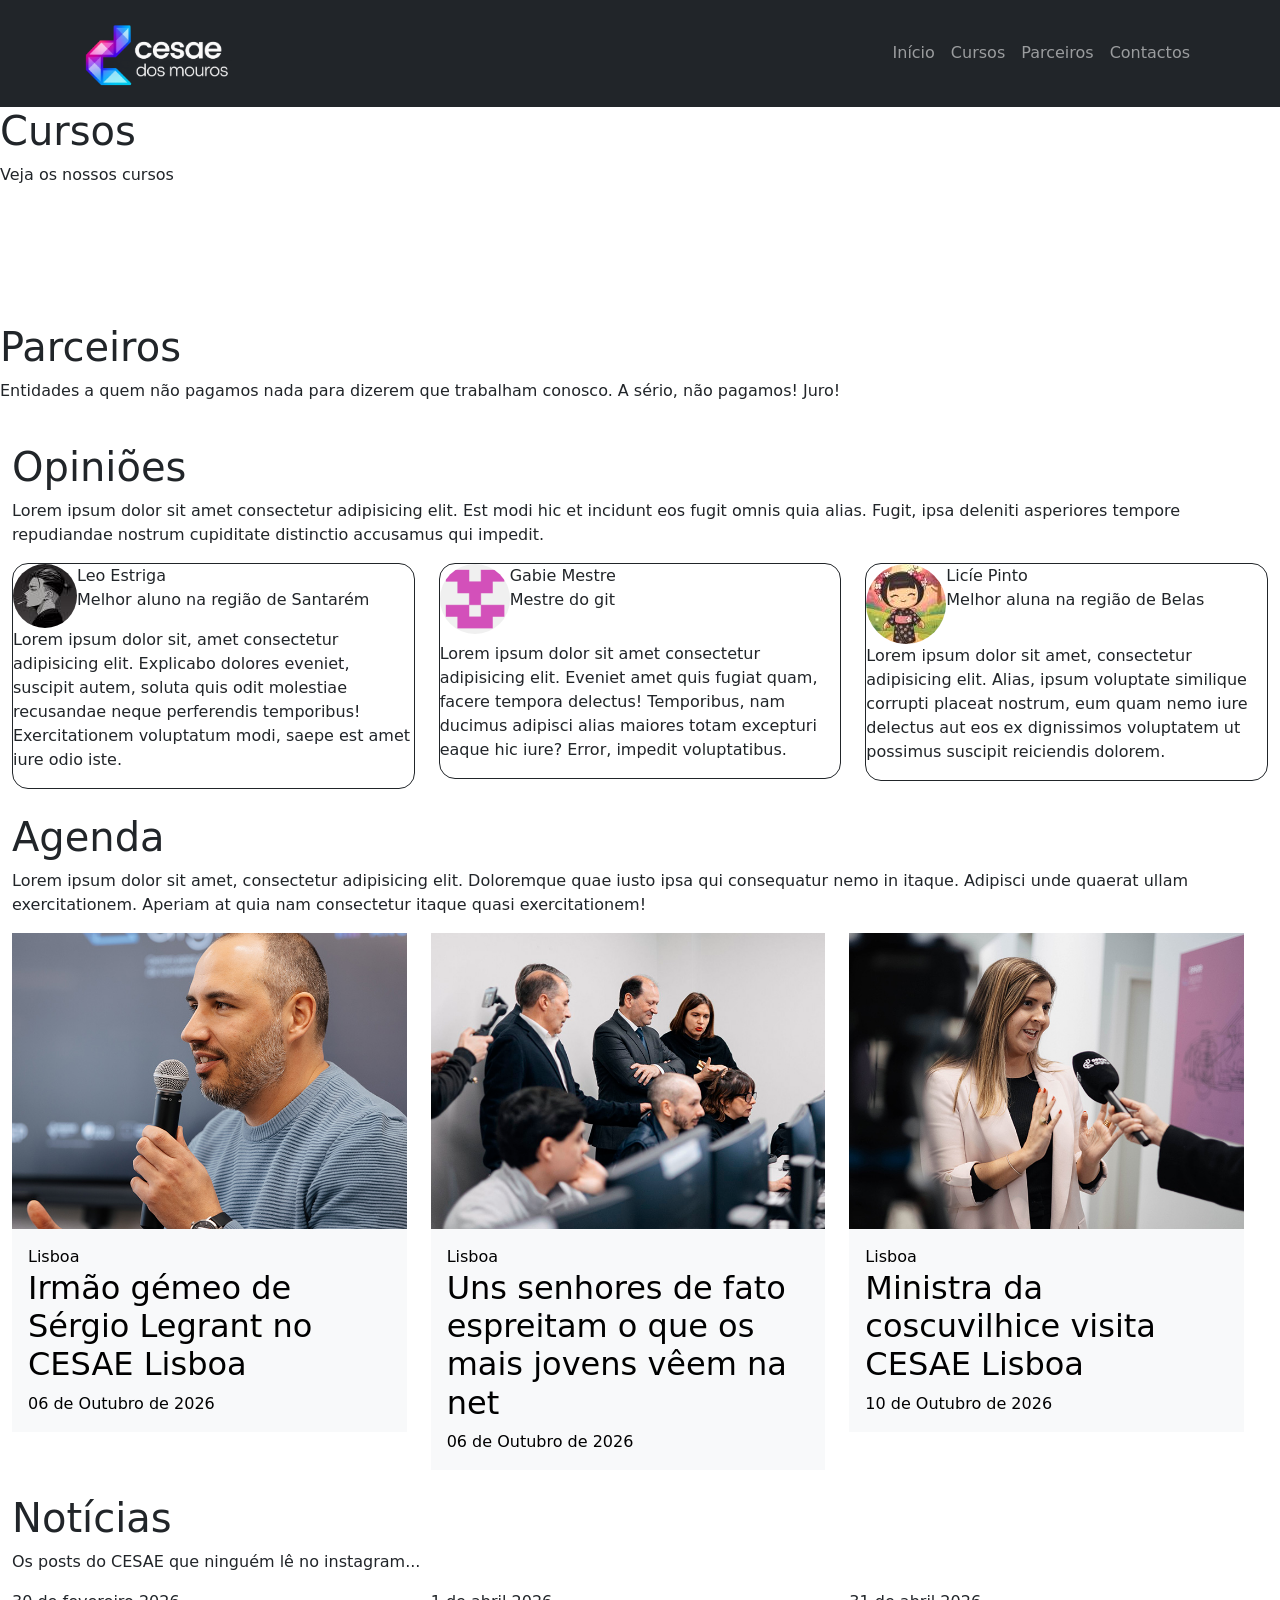
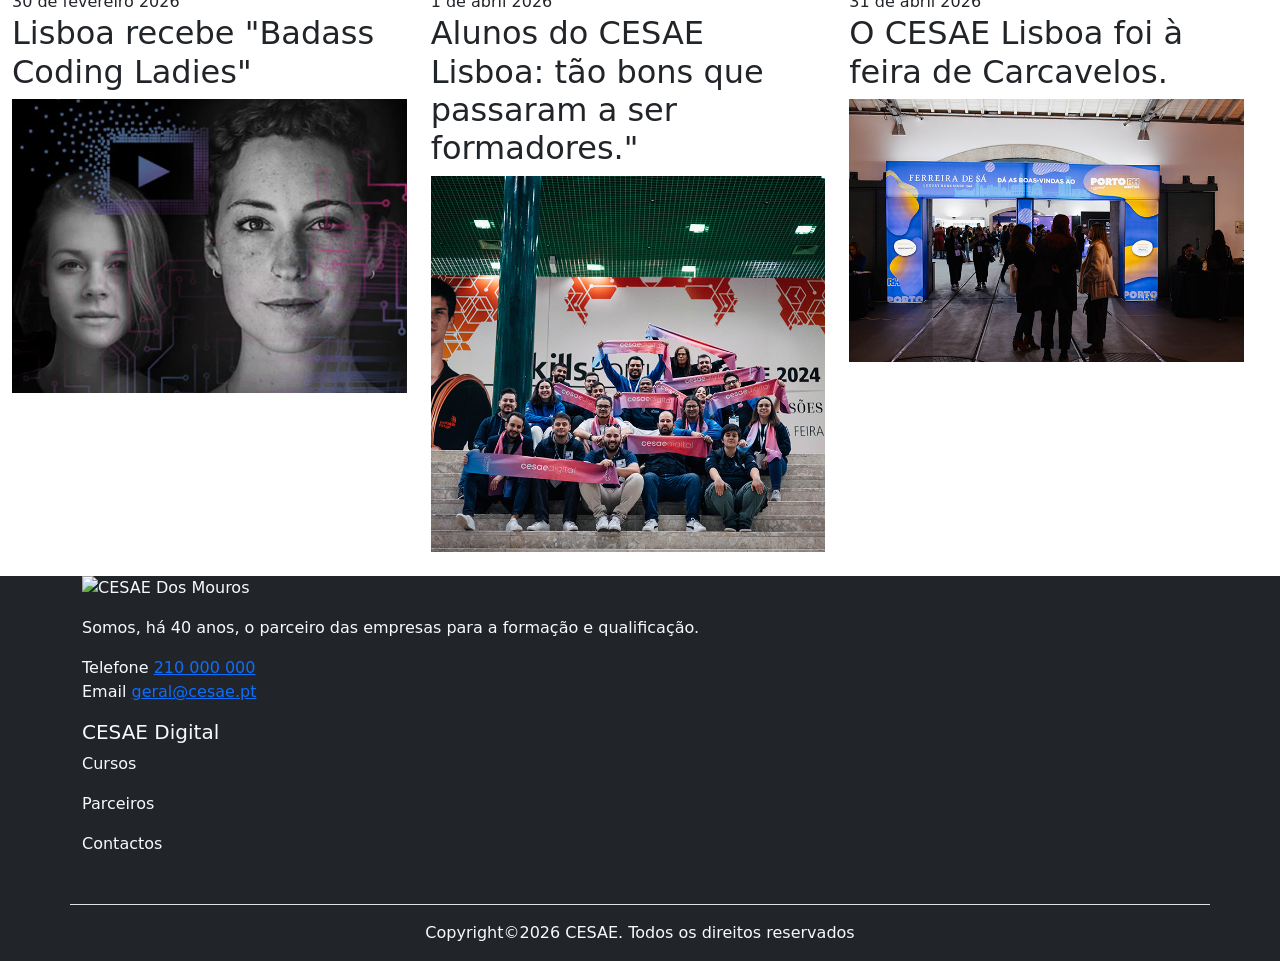
==== index.html @ 33c57e98 "navbar and footer with a tiny JS to load on all pages. Index page in progress. Missing sections: 'Cu" ====
<!DOCTYPE html>
<html lang="en">

<head>
    <meta charset="UTF-8">
    <meta name="viewport" content="width=device-width, initial-scale=1.0">
    <title>CesaeDosMouros</title>
    <link href="https://cdn.jsdelivr.net/npm/bootstrap@5.3.8/dist/css/bootstrap.min.css" rel="stylesheet"
        integrity="sha384-sRIl4kxILFvY47J16cr9ZwB07vP4J8+LH7qKQnuqkuIAvNWLzeN8tE5YBujZqJLB" crossorigin="anonymous">
</head>

<body>
<div id="navbar"></div>

    <!-- Curoso -->
    <section>
        <h1>Cursos</h1>
        <p>Veja os nossos cursos</p>
        <div>
            <article>
                <a href="">
                    <figure>
                        <img src="" alt="">
                    </figure>
                    <div>
                        <span></span>
                        <h1></h1>
                        <span></span>
                        <div></div>
                    </div>
                </a>
            </article>
            <article>
                <a href="">
                    <figure>
                        <img src="" alt="">
                    </figure>
                    <div>
                        <span></span>
                        <h1></h1>
                        <span></span>
                        <div></div>
                    </div>
                </a>
            </article>
            <article>
                <a href="">
                    <figure>
                        <img src="" alt="">
                    </figure>
                    <div>
                        <span></span>
                        <h1></h1>
                        <span></span>
                        <div></div>
                    </div>
                </a>
            </article>
        </div>
    </section>
    <!-- Parceiros -->
    <section>
        <h1>Parceiros</h1>
        <p>Entidades a quem não pagamos nada para dizerem que trabalham conosco. A sério, não pagamos! Juro!</p>
        <div>
            <a href="">
                <img src="" alt="">
            </a>
        </div>
    </section>
    <!-- Opinioes -->
    <section class="container-fluid">
        <div class="container-x1 row">
            <h1>Opiniões</h1>
            <p>Lorem ipsum dolor sit amet consectetur adipisicing elit. Est modi hic et incidunt eos fugit omnis quia
                alias.
                Fugit, ipsa deleniti asperiores tempore repudiandae nostrum cupiditate distinctio accusamus qui impedit.
            </p>
        </div>
        <div class="container-x1 row">
            <article class="col-sm-6 col-lg-4 mb-4 masonry-item">
                <div class="border border-dark rounded-4">
                    <!-- <div class="row"> -->
                    <div class="d-flex">
                        <figure class="p-0 m-0">
                            <img class="rounded-circle" src="images/users/266869715.jpg" alt="userPhoto">
                        </figure>
                        <div class="d-flex flex-nowrap align-items-start overflow-hidden flex-column">
                            <span class="name text-truncate">Leo Estriga</span>
                            <span class="title text-truncate">Melhor aluno na região de Santarém</span>
                        </div>
                    </div>
                    <div class="row">
                        <p>Lorem ipsum dolor sit, amet consectetur adipisicing elit. Explicabo dolores eveniet, suscipit
                            autem, soluta quis odit molestiae recusandae neque perferendis temporibus! Exercitationem
                            voluptatum modi, saepe est amet iure odio iste.</p>
                    </div>
                    <!-- </div> -->
                </div>
            </article>
            <article class="col-sm-6 col-lg-4 mb-4 masonry-item">
                <div class="border border-dark rounded-4">
                    <!-- <div class="row"> -->
                    <div class="d-flex">
                        <figure class="p-0 m-0">
                            <img class="rounded-circle figure-img img-fluid" src="images/users/277569712.png"
                                alt="userPhoto" style="width: 70px;">
                        </figure>
                        <div class="d-flex flex-nowrap align-items-start overflow-hidden flex-column">
                            <span class="name text-truncate">Gabie Mestre</span>
                            <span class="title text-truncate">Mestre do git</span>
                        </div>
                    </div>
                    <div class="row">
                        <p>Lorem ipsum dolor sit amet consectetur adipisicing elit. Eveniet amet quis fugiat quam,
                            facere tempora delectus! Temporibus, nam ducimus adipisci alias maiores totam excepturi
                            eaque hic iure? Error, impedit voluptatibus.</p>
                    </div>
                    <!-- </div> -->
                </div>
            </article>
            <article class="col-sm-6 col-lg-4 mb-4 masonry-item">
                <div class="border border-dark rounded-4">
                    <!-- <div class="row"> -->
                    <div class="d-flex">
                        <figure class="p-0 m-0">
                            <img class="rounded-circle" src="images/users/336472445.jpg" alt="userPhoto">
                        </figure>
                        <div class="d-flex flex-nowrap align-items-start overflow-hidden flex-column">
                            <span class="name text-truncate">Licíe Pinto</span>
                            <span class="title text-truncate">Melhor aluna na região de Belas</span>
                        </div>
                    </div>
                    <div class="row">
                        <p>Lorem ipsum dolor sit amet, consectetur adipisicing elit. Alias, ipsum voluptate similique
                            corrupti placeat nostrum, eum quam nemo iure delectus aut eos ex dignissimos voluptatem ut
                            possimus suscipit reiciendis dolorem.</p>
                    </div>
                    <!-- </div> -->
                </div>
            </article>
        </div>
    </section>
    <!-- Agenda -->
    <section class="container-fluid">
        <div class="container-x1 row">
            <h1>Agenda</h1>
            <p>Lorem ipsum dolor sit amet, consectetur adipisicing elit. Doloremque quae iusto ipsa qui consequatur nemo
                in itaque. Adipisci unde quaerat ullam exercitationem. Aperiam at quia nam consectetur itaque quasi
                exercitationem!</p>
        </div>
        <div class="col-12 p-inner-content w-100 container-x1 row">
            <article class="col-sm-6 col-lg-4 mb-4 masonry-item">
                <figure class="p-0 m-0">
                    <img class="w-100" src="images/agenda/4ca04e9a-fc62-4415-9504-3de3de18a33b.jpg" alt="agendaPhoto">
                </figure>
                <div class="text-holder text-bg-light p-3">
                    <span class="label">Lisboa</span>
                    <h2>Irmão gémeo de Sérgio Legrant no CESAE Lisboa</h2>
                    <span class="date">06 de Outubro de 2026</span>
                </div>
            </article>
            <article class="col-sm-6 col-lg-4 mb-4 masonry-item">
                <figure class="p-0 m-0">
                    <img class="w-100" src="images/agenda/c7055677-ac86-4a3d-b2e1-63dfd9f8dfae.jpg" alt="agendaPhoto">
                </figure>
                <div class="text-holder text-bg-light p-3">
                    <span class="label">Lisboa</span>
                    <h2>Uns senhores de fato espreitam o que os mais jovens vêem na net</h2>
                    <span class="date">06 de Outubro de 2026</span>
                </div>
            </article>
            <article class="col-sm-6 col-lg-4 mb-4 masonry-item">
                <figure class="p-0 m-0">
                    <img class="w-100" src="images/agenda/e2f1b45d-f3ae-4df1-91f6-01b08c3ec93e.jpg" alt="agendaPhoto">
                </figure>
                <div class="text-holder text-bg-light p-3">
                    <span class="label">Lisboa</span>
                    <h2>Ministra da coscuvilhice visita CESAE Lisboa</h2>
                    <span class="date">10 de Outubro de 2026</span>
                </div>
            </article>
        </div>
    </section>
    <!-- Noticias -->
    <section class="container-fluid">
        <div class="container-x1 row">
            <h1>Notícias</h1>
            <p>Os posts do CESAE que ninguém lê no instagram...</p>
        </div>
        <div class="col-12 p-inner-content w-100 container-x1 row">
            <article class="col-sm-6 col-lg-4 mb-4 masonry-item">
                    <span class="date">30 de fevereiro 2026</span>
                    <h2>Lisboa recebe "Badass Coding Ladies"</h2>
                    <figure class="p-0 m-0">
                        <img class="w-100" src="images/noticias/3d8f8016-7438-4cb6-bc03-004c823a4a32.png" alt="newsPhoto">
                    </figure>
            </article>
                        <article class="col-sm-6 col-lg-4 mb-4 masonry-item">
                    <span class="date">1 de abril 2026</span>
                    <h2>Alunos do CESAE Lisboa: tão bons que passaram a ser formadores."</h2>
                    <figure class="p-0 m-0">
                        <img class="w-100" src="images/noticias/03a2e6b1-7782-454d-8f00-06c7747c241b.jpg" alt="newsPhoto">
                    </figure>
            </article>
                        <article class="col-sm-6 col-lg-4 mb-4 masonry-item">
                    <span class="date">31 de abril 2026</span>
                    <h2>O CESAE Lisboa foi à feira de Carcavelos.</h2>
                    <figure class="p-0 m-0">
                        <img class="w-100" src="images/noticias/87073784-e54b-4caf-8dc6-576dc84ae28f.jpg" alt="newsPhoto">
                    </figure>
            </article>
        </div>
    </section>
      <div id="footer"></div>
      <script src="js/include.js"></script>
</body>

</html>
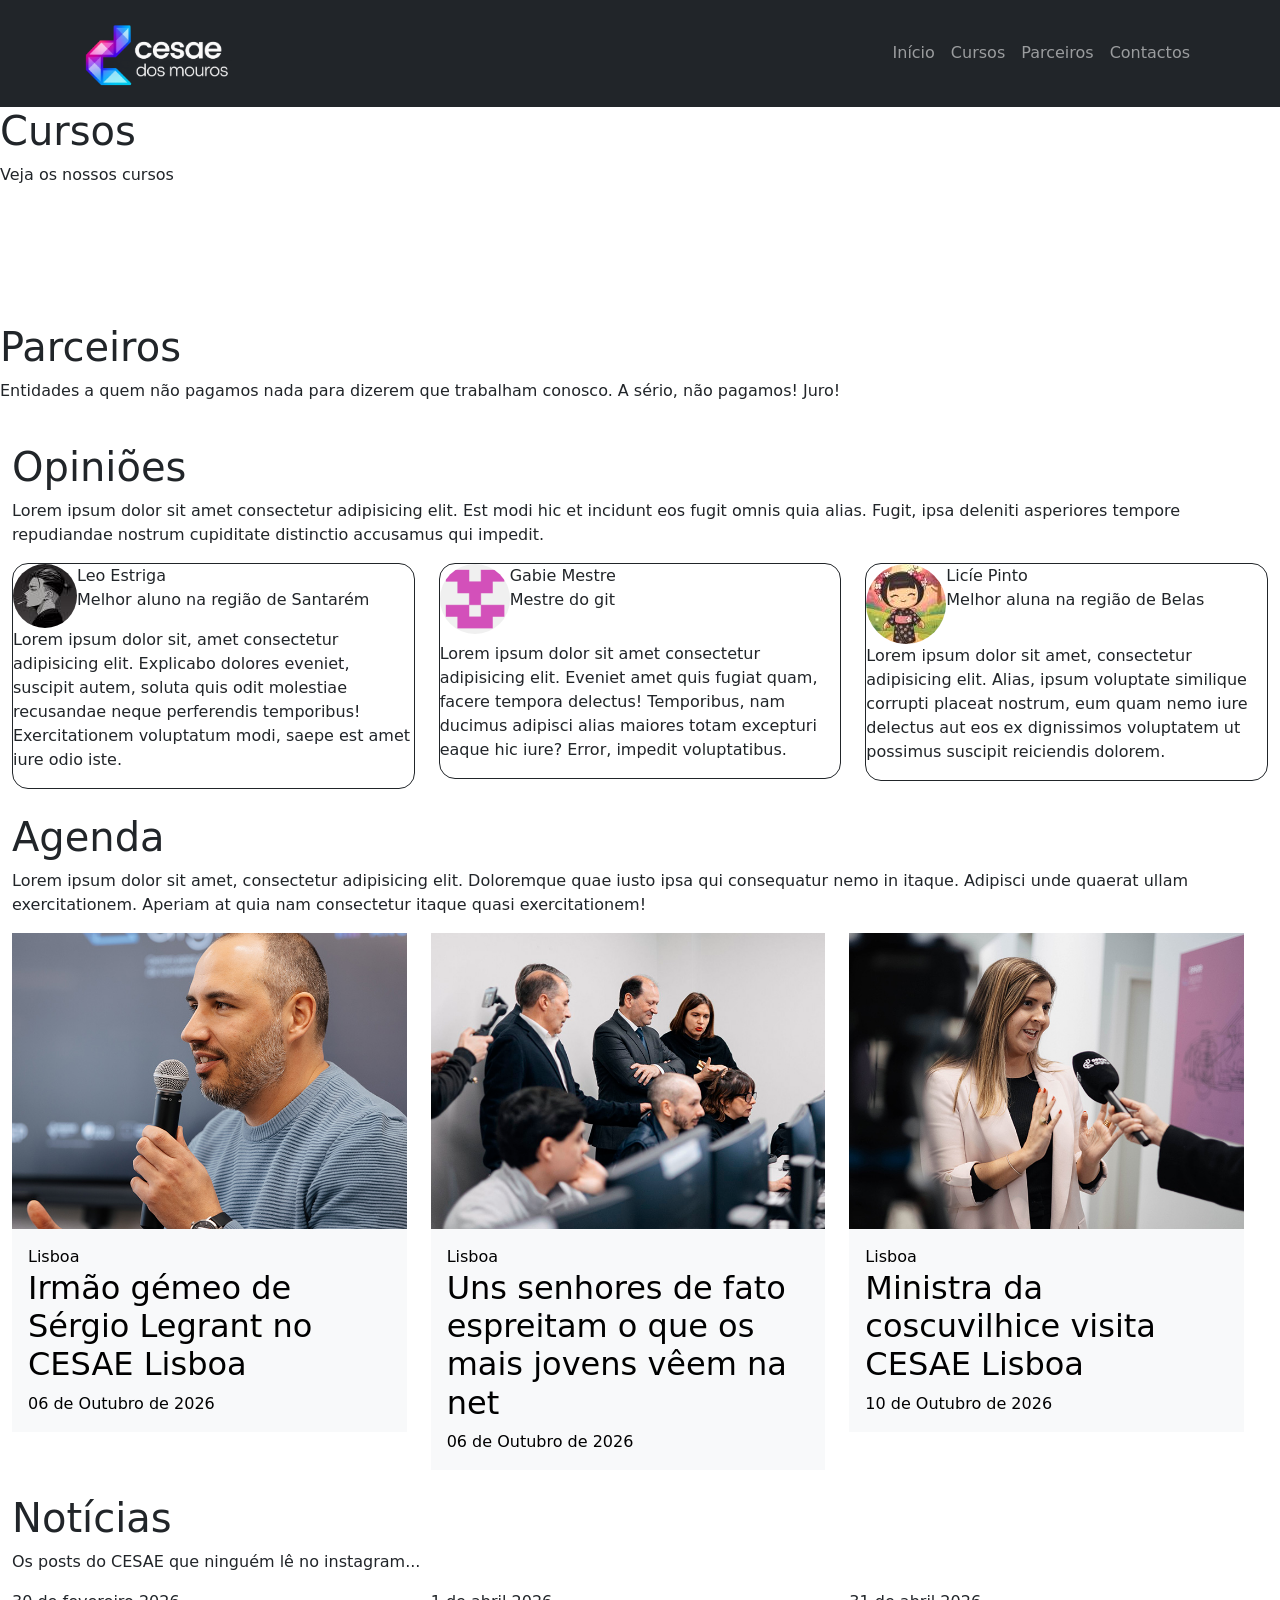
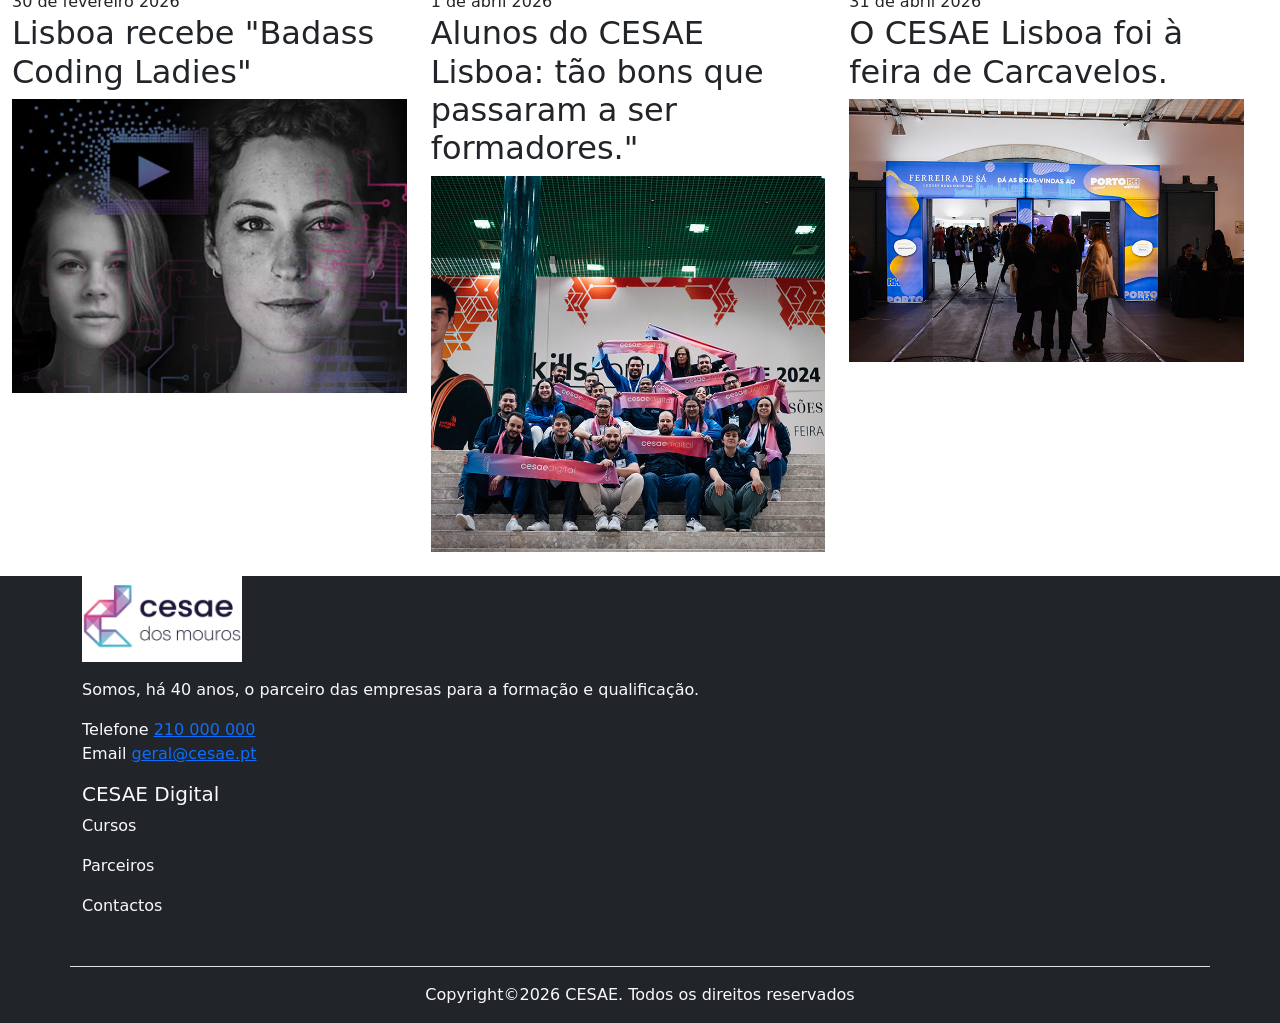
==== commit 6753543c: "link do index ate ao html , e css integrado com navbar e footer" ====
--- a/index.html
+++ b/index.html
@@ -10,7 +10,7 @@
 </head>
 
 <body>
-<div id="navbar"></div>
+    <div id="navbar"></div>
 
     <!-- Curoso -->
     <section>
@@ -63,7 +63,7 @@
         <h1>Parceiros</h1>
         <p>Entidades a quem não pagamos nada para dizerem que trabalham conosco. A sério, não pagamos! Juro!</p>
         <div>
-            <a href="">
+            <a href="pages\parceiros.html">
                 <img src="" alt="">
             </a>
         </div>
@@ -190,30 +190,30 @@
         </div>
         <div class="col-12 p-inner-content w-100 container-x1 row">
             <article class="col-sm-6 col-lg-4 mb-4 masonry-item">
-                    <span class="date">30 de fevereiro 2026</span>
-                    <h2>Lisboa recebe "Badass Coding Ladies"</h2>
-                    <figure class="p-0 m-0">
-                        <img class="w-100" src="images/noticias/3d8f8016-7438-4cb6-bc03-004c823a4a32.png" alt="newsPhoto">
-                    </figure>
-            </article>
-                        <article class="col-sm-6 col-lg-4 mb-4 masonry-item">
-                    <span class="date">1 de abril 2026</span>
-                    <h2>Alunos do CESAE Lisboa: tão bons que passaram a ser formadores."</h2>
-                    <figure class="p-0 m-0">
-                        <img class="w-100" src="images/noticias/03a2e6b1-7782-454d-8f00-06c7747c241b.jpg" alt="newsPhoto">
-                    </figure>
-            </article>
-                        <article class="col-sm-6 col-lg-4 mb-4 masonry-item">
-                    <span class="date">31 de abril 2026</span>
-                    <h2>O CESAE Lisboa foi à feira de Carcavelos.</h2>
-                    <figure class="p-0 m-0">
-                        <img class="w-100" src="images/noticias/87073784-e54b-4caf-8dc6-576dc84ae28f.jpg" alt="newsPhoto">
-                    </figure>
-            </article>
-        </div>
-    </section>
-      <div id="footer"></div>
-      <script src="js/include.js"></script>
+                <span class="date">30 de fevereiro 2026</span>
+                <h2>Lisboa recebe "Badass Coding Ladies"</h2>
+                <figure class="p-0 m-0">
+                    <img class="w-100" src="images/noticias/3d8f8016-7438-4cb6-bc03-004c823a4a32.png" alt="newsPhoto">
+                </figure>
+            </article>
+            <article class="col-sm-6 col-lg-4 mb-4 masonry-item">
+                <span class="date">1 de abril 2026</span>
+                <h2>Alunos do CESAE Lisboa: tão bons que passaram a ser formadores."</h2>
+                <figure class="p-0 m-0">
+                    <img class="w-100" src="images/noticias/03a2e6b1-7782-454d-8f00-06c7747c241b.jpg" alt="newsPhoto">
+                </figure>
+            </article>
+            <article class="col-sm-6 col-lg-4 mb-4 masonry-item">
+                <span class="date">31 de abril 2026</span>
+                <h2>O CESAE Lisboa foi à feira de Carcavelos.</h2>
+                <figure class="p-0 m-0">
+                    <img class="w-100" src="images/noticias/87073784-e54b-4caf-8dc6-576dc84ae28f.jpg" alt="newsPhoto">
+                </figure>
+            </article>
+        </div>
+    </section>
+    <div id="footer"></div>
+    <script src="js/include.js"></script>
 </body>
 
 </html>
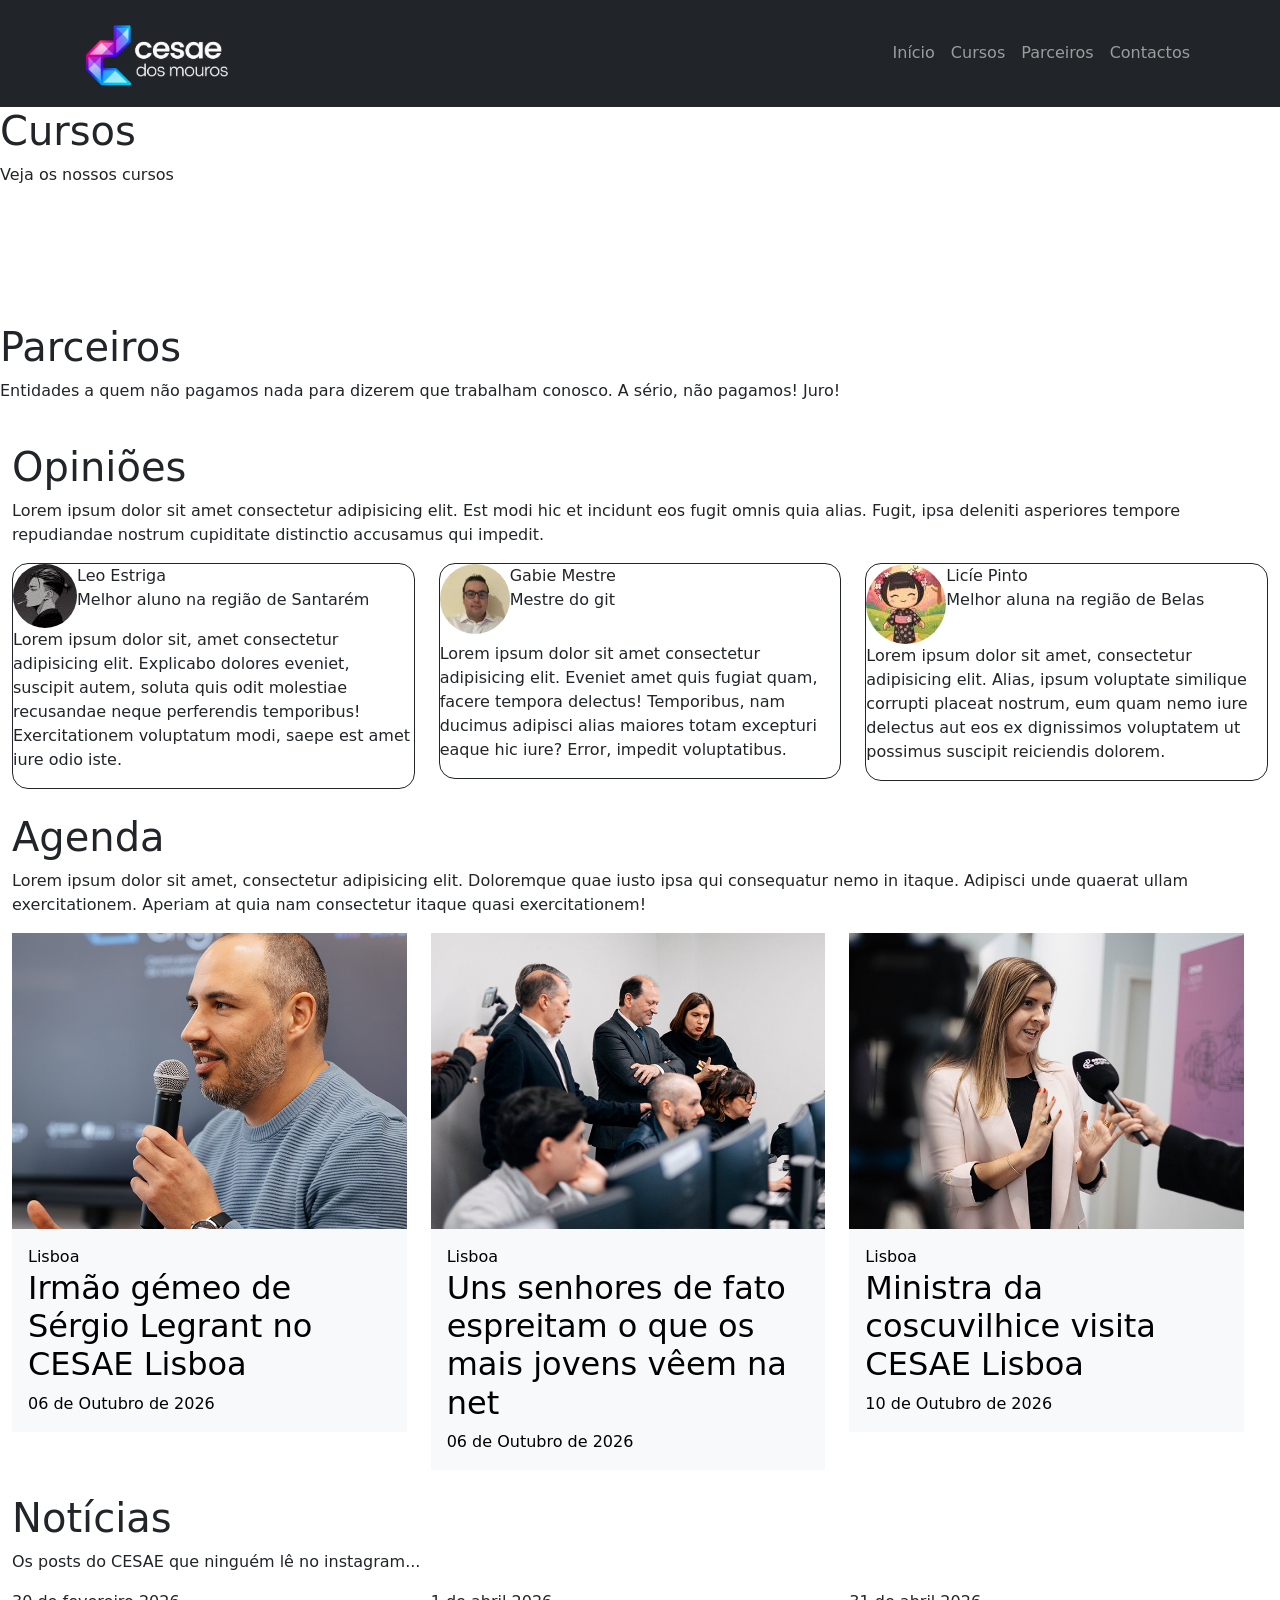
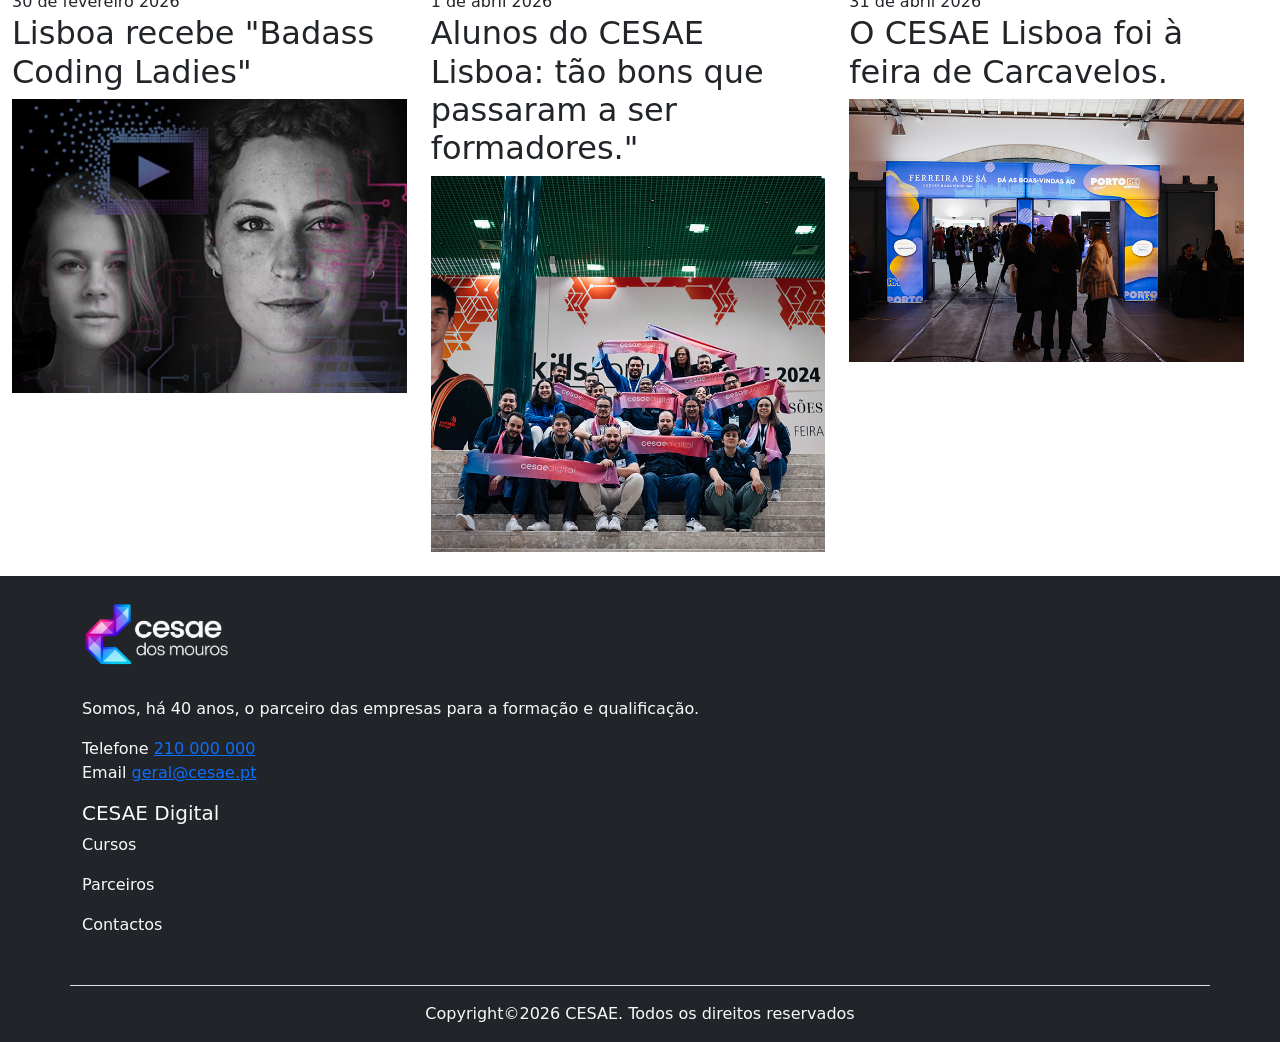
==== commit b848b2f9: "mudanças ao index.html para corrigir a imagem do Gabriel Mestre , mudanças ao footer para ficar unif" ====
--- a/index.html
+++ b/index.html
@@ -103,7 +103,7 @@
                     <!-- <div class="row"> -->
                     <div class="d-flex">
                         <figure class="p-0 m-0">
-                            <img class="rounded-circle figure-img img-fluid" src="images/users/277569712.png"
+                            <img class="rounded-circle figure-img img-fluid" src="images\users\51957583.jpg"
                                 alt="userPhoto" style="width: 70px;">
                         </figure>
                         <div class="d-flex flex-nowrap align-items-start overflow-hidden flex-column">
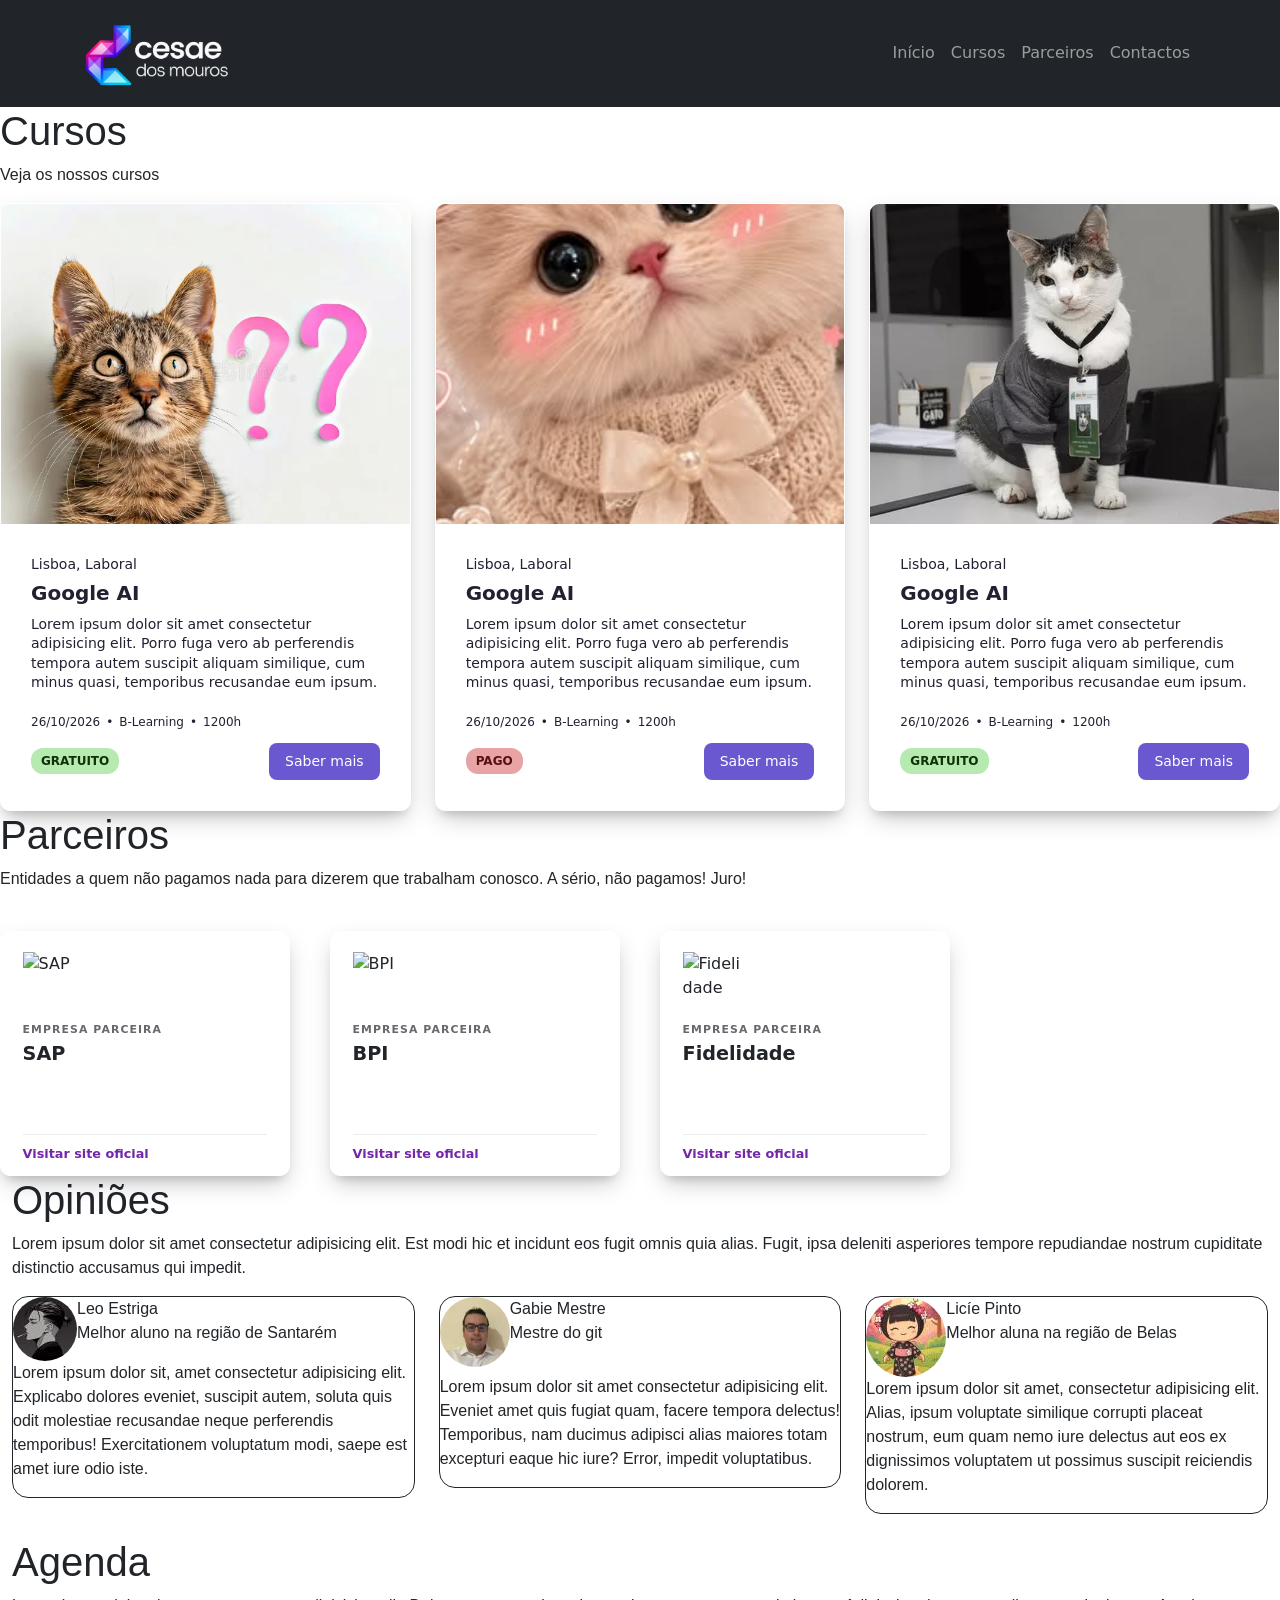
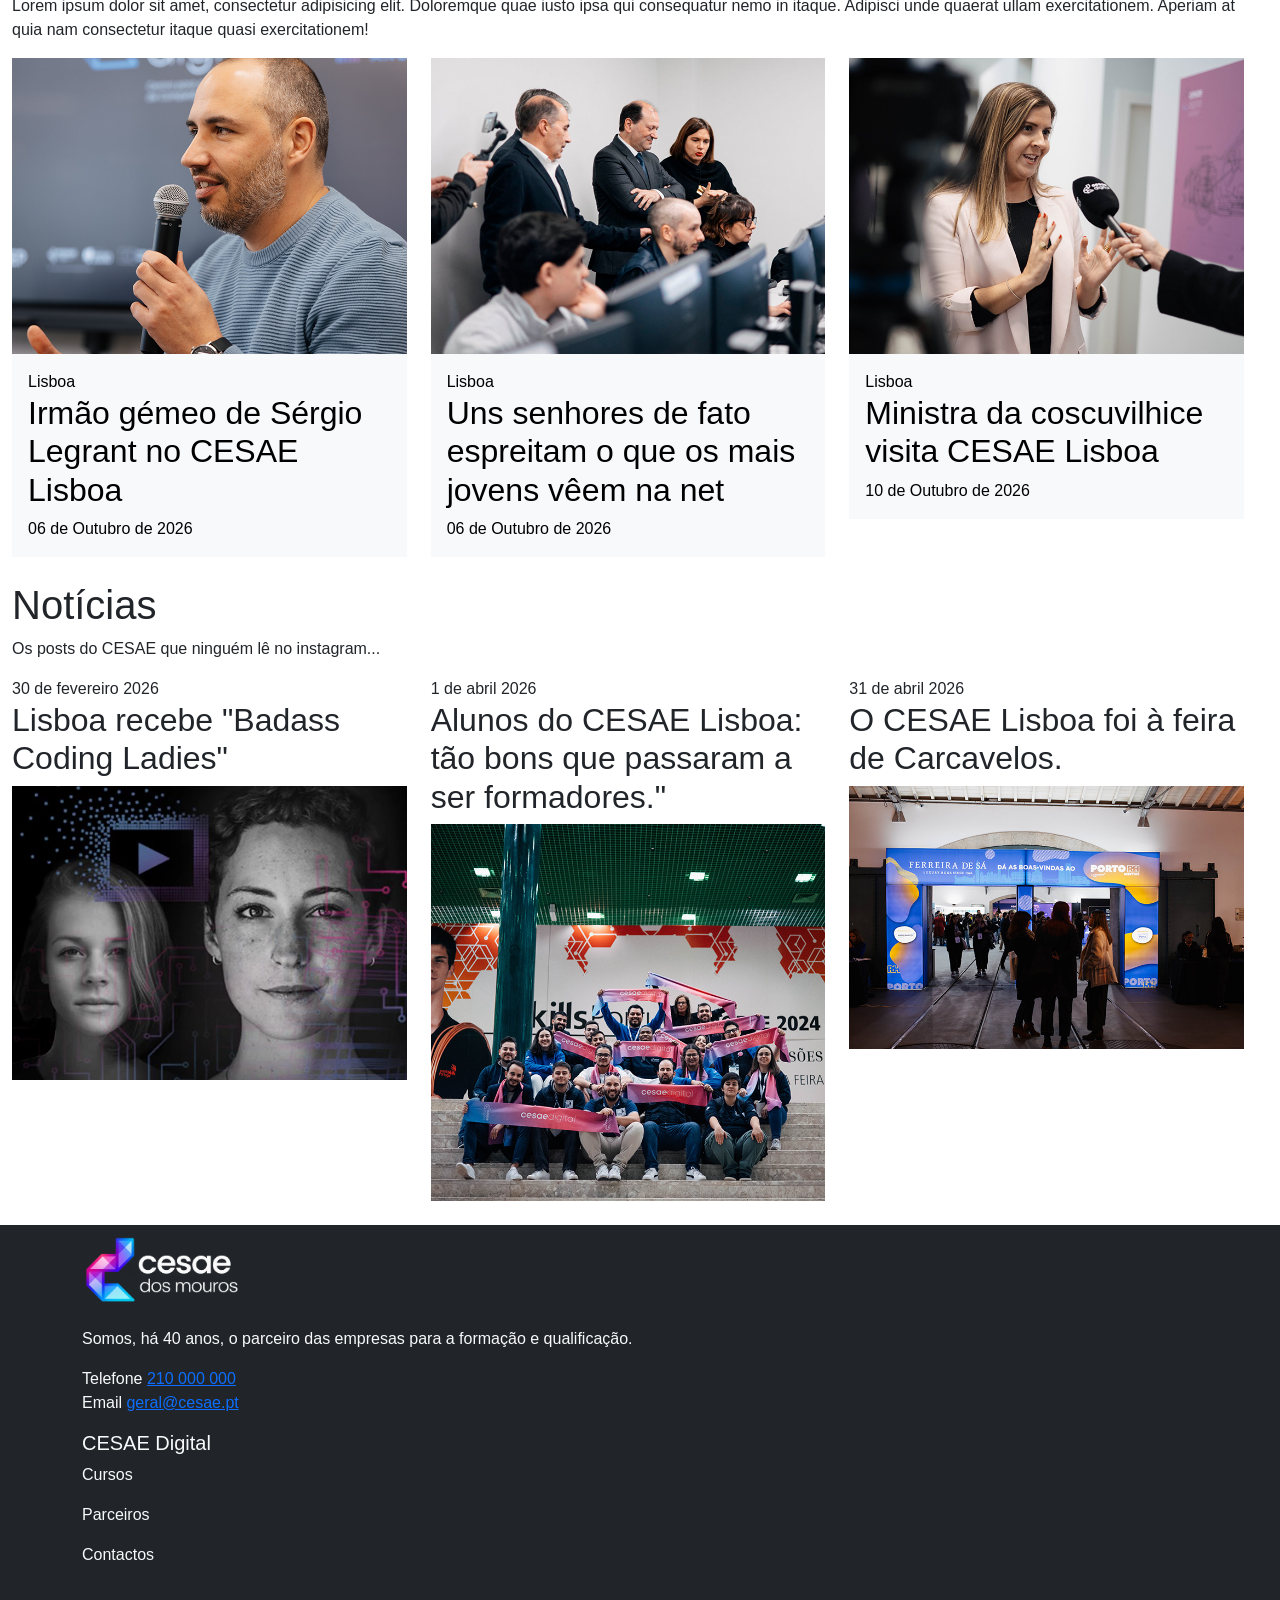
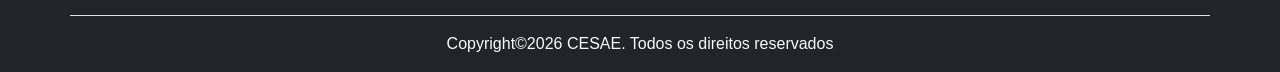
==== commit e7e54cb9: "Fixed footer for small screens. Added Cursos to index.html, plus aadded import for JS from bootstrap" ====
--- a/index.html
+++ b/index.html
@@ -7,6 +7,8 @@
     <title>CesaeDosMouros</title>
     <link href="https://cdn.jsdelivr.net/npm/bootstrap@5.3.8/dist/css/bootstrap.min.css" rel="stylesheet"
         integrity="sha384-sRIl4kxILFvY47J16cr9ZwB07vP4J8+LH7qKQnuqkuIAvNWLzeN8tE5YBujZqJLB" crossorigin="anonymous">
+    <link rel="stylesheet" href="../css/empresas.css">
+    <link rel="stylesheet" href="../CSS/cursosTeste2.css">
 </head>
 
 <body>
@@ -16,46 +18,120 @@
     <section>
         <h1>Cursos</h1>
         <p>Veja os nossos cursos</p>
-        <div>
-            <article>
-                <a href="">
-                    <figure>
-                        <img src="" alt="">
-                    </figure>
-                    <div>
-                        <span></span>
-                        <h1></h1>
-                        <span></span>
-                        <div></div>
-                    </div>
-                </a>
-            </article>
-            <article>
-                <a href="">
-                    <figure>
-                        <img src="" alt="">
-                    </figure>
-                    <div>
-                        <span></span>
-                        <h1></h1>
-                        <span></span>
-                        <div></div>
-                    </div>
-                </a>
-            </article>
-            <article>
-                <a href="">
-                    <figure>
-                        <img src="" alt="">
-                    </figure>
-                    <div>
-                        <span></span>
-                        <h1></h1>
-                        <span></span>
-                        <div></div>
-                    </div>
-                </a>
-            </article>
+        <div class="row row-cols-1 row-cols-md-2 row-cols-lg-3 g-4">
+
+            <!-- Cartão 1 -->
+            <div class="col">
+                <div class="card h-100">
+                    <div class="card-image-container">
+                        <img src="../images/cursosImages/um-gato.webp" class="card-image" alt="Google AI">
+                    </div>
+
+                    <div class="card-content">
+                        <div class="card-header-h">
+                            <span class="provider-name">Lisboa, Laboral</span>
+                        </div>
+
+                        <h3 class="card-title">Google AI</h3>
+
+                        <p class="card-description">
+                            Lorem ipsum dolor sit amet consectetur adipisicing elit.
+                            Porro fuga vero ab perferendis tempora autem suscipit aliquam
+                            similique, cum minus quasi, temporibus recusandae eum ipsum.
+                        </p>
+
+                        <div class="card-meta">
+                            <span>26/10/2026</span> •
+                            <span>B-Learning</span> •
+                            <span>1200h</span>
+                        </div>
+
+                        <div class="card-footer-h">
+                            <div class="badges-container">
+                                <span class="badge-green">GRATUITO</span>
+                            </div>
+
+                            <a href="#" class="btn-saber-mais">Saber mais</a>
+                        </div>
+                    </div>
+                </div>
+            </div>
+
+            <!-- Cartão 2 -->
+            <div class="col">
+                <div class="card h-100">
+                    <div class="card-image-container">
+                        <img src="../images/cursosImages/54811a19cd760ee690a6c0a1c4374a1a.jpg" class="card-image"
+                            alt="Google AI">
+                    </div>
+
+                    <div class="card-content">
+                        <div class="card-header-h">
+                            <span class="provider-name">Lisboa, Laboral</span>
+                        </div>
+
+                        <h3 class="card-title">Google AI</h3>
+
+                        <p class="card-description">
+                            Lorem ipsum dolor sit amet consectetur adipisicing elit.
+                            Porro fuga vero ab perferendis tempora autem suscipit aliquam
+                            similique, cum minus quasi, temporibus recusandae eum ipsum.
+                        </p>
+
+                        <div class="card-meta">
+                            <span>26/10/2026</span> •
+                            <span>B-Learning</span> •
+                            <span>1200h</span>
+                        </div>
+
+                        <div class="card-footer-h">
+                            <div class="badges-container">
+                                <span class="badge-red">PAGO</span>
+                            </div>
+
+                            <a href="#" class="btn-saber-mais">Saber mais</a>
+                        </div>
+                    </div>
+                </div>
+            </div>
+
+            <!-- Cartão 3 -->
+            <div class="col">
+                <div class="card h-100">
+                    <div class="card-image-container">
+                        <img src="../images/cursosImages/athos.webp" class="card-image" alt="Google AI">
+                    </div>
+
+                    <div class="card-content">
+                        <div class="card-header-h">
+                            <span class="provider-name">Lisboa, Laboral</span>
+                        </div>
+
+                        <h3 class="card-title">Google AI</h3>
+
+                        <p class="card-description">
+                            Lorem ipsum dolor sit amet consectetur adipisicing elit.
+                            Porro fuga vero ab perferendis tempora autem suscipit aliquam
+                            similique, cum minus quasi, temporibus recusandae eum ipsum.
+                        </p>
+
+                        <div class="card-meta">
+                            <span>26/10/2026</span> •
+                            <span>B-Learning</span> •
+                            <span>1200h</span>
+                        </div>
+
+                        <div class="card-footer-h">
+                            <div class="badges-container">
+                                <span class="badge-green">GRATUITO</span>
+                            </div>
+
+                            <a href="#" class="btn-saber-mais">Saber mais</a>
+                        </div>
+                    </div>
+                </div>
+            </div>
+
         </div>
     </section>
     <!-- Parceiros -->
@@ -66,6 +142,54 @@
             <a href="pages\parceiros.html">
                 <img src="" alt="">
             </a>
+        </div>
+
+        <div class="row row-cols-1 row-cols-sm-2 row-cols-lg-3 row-cols-xl-4 g-3 partner-grid">
+            <div class="col">
+                <a class="card partner-card h-100" href="https://www.sap.com/" target="_blank"
+                    rel="noopener noreferrer">
+                    <div class="card-body">
+                        <div class="partner-card__logo"><img
+                                src="https://www.google.com/s2/favicons?domain=sap.com&amp;sz=128" alt="SAP"
+                                loading="lazy"></div>
+                        <p class="partner-card__type">Empresa parceira</p>
+                        <h3 class="partner-card__name">SAP</h3>
+                        <p class="partner-card__detail">Software empresarial para gerir finanças, recursos humanos e
+                            operações.</p>
+                        <span class="partner-card__action">Visitar site oficial</span>
+                    </div>
+                </a>
+            </div>
+            <div class="col">
+                <a class="card partner-card h-100" href="https://www.bancobpi.pt/" target="_blank"
+                    rel="noopener noreferrer">
+                    <div class="card-body">
+                        <div class="partner-card__logo"><img
+                                src="https://www.google.com/s2/favicons?domain=bancobpi.pt&amp;sz=128" alt="BPI"
+                                loading="lazy"></div>
+                        <p class="partner-card__type">Empresa parceira</p>
+                        <h3 class="partner-card__name">BPI</h3>
+                        <p class="partner-card__detail">Banco português com serviços financeiros para particulares e
+                            empresas.</p>
+                        <span class="partner-card__action">Visitar site oficial</span>
+                    </div>
+                </a>
+            </div>
+            <div class="col">
+                <a class="card partner-card h-100" href="https://www.fidelidade.pt/" target="_blank"
+                    rel="noopener noreferrer">
+                    <div class="card-body">
+                        <div class="partner-card__logo"><img
+                                src="https://www.google.com/s2/favicons?domain=fidelidade.pt&amp;sz=128"
+                                alt="Fidelidade" loading="lazy"></div>
+                        <p class="partner-card__type">Empresa parceira</p>
+                        <h3 class="partner-card__name">Fidelidade</h3>
+                        <p class="partner-card__detail">Grupo segurador com soluções de saúde, vida, automóvel e
+                            habitação.</p>
+                        <span class="partner-card__action">Visitar site oficial</span>
+                    </div>
+                </a>
+            </div>
         </div>
     </section>
     <!-- Opinioes -->
@@ -214,6 +338,7 @@
     </section>
     <div id="footer"></div>
     <script src="js/include.js"></script>
+    <script src="https://cdn.jsdelivr.net/npm/bootstrap@5.3.3/dist/js/bootstrap.bundle.min.js"></script>
 </body>
 
 </html>
--- a/css/empresas.css
+++ b/css/empresas.css
@@ -0,0 +1,311 @@
+@import url("https://fonts.googleapis.com/css2?family=Montserrat:wght@400;500;600;700&display=swap");
+
+:root {
+	--partner-ink: #212529;
+	--partner-green: #7426aa;
+	--partner-lime: #16b9d5;
+	--partner-paper: #f7f7f8;
+	--partner-muted: #66686d;
+}
+
+body {
+	margin: 0;
+	background: #fff;
+	color: var(--partner-ink);
+	font-family: "Montserrat", sans-serif;
+}
+
+.site-navbar {
+	font-family: var(--bs-body-font-family);
+}
+
+.partner-hero {
+	overflow: hidden;
+	background-color: var(--partner-paper);
+	color: var(--partner-ink);
+}
+
+.partner-hero__inner {
+	display: flex;
+	min-height: 310px;
+	align-items: center;
+	justify-content: space-between;
+	gap: 2rem;
+	padding-top: 3.5rem;
+	padding-bottom: 3.5rem;
+}
+
+.partner-eyebrow {
+	margin: 0 0 0.85rem;
+	color: var(--partner-green);
+	font-size: 0.75rem;
+	font-weight: 700;
+	letter-spacing: 0.12em;
+	text-transform: uppercase;
+}
+
+.partner-hero h1 {
+	max-width: 700px;
+	margin: 0;
+	font-size: 2.6rem;
+	font-weight: 600;
+	line-height: 1.04;
+}
+
+.partner-intro {
+	max-width: 540px;
+	margin: 1rem 0 0;
+	color: var(--partner-muted);
+	font-size: 1rem;
+	line-height: 1.7;
+}
+
+.partner-count {
+	display: flex;
+	min-width: 140px;
+	flex-direction: column;
+	align-items: center;
+	justify-content: center;
+	border-left: 1px solid #d9d9dc;
+	padding: 0.5rem 0 0.5rem 2.5rem;
+}
+
+.partner-count__number {
+	color: var(--partner-green);
+	font-family: "Montserrat", sans-serif;
+	font-size: 4.5rem;
+	font-weight: 600;
+	line-height: 1;
+}
+
+.partner-count__label {
+	margin-top: 0.5rem;
+	color: var(--partner-muted);
+	font-size: 0.8rem;
+}
+
+.partner-main {
+	padding-top: 3.5rem;
+	padding-bottom: 5rem;
+}
+
+.partner-section-heading {
+	margin-bottom: 1.5rem;
+}
+
+.partner-section-heading .partner-eyebrow {
+	color: var(--partner-green);
+}
+
+.partner-section-heading h2 {
+	margin: 0;
+	font-size: 2.3rem;
+	font-weight: 500;
+}
+
+.partner-grid {
+	--bs-gutter-x: 2.5rem;
+	--bs-gutter-y: 2rem;
+}
+
+.partner-grid > .col {
+	position: relative;
+	min-height: 245px;
+}
+
+.partner-card {
+	position: relative;
+	height: 245px !important;
+	min-height: 0;
+	overflow: hidden;
+	border: 1px solid #dce0e4;
+	border-top: 3px solid var(--partner-green);
+	border-radius: 4px;
+	background: #fff;
+	box-shadow: 0 5px 16px rgb(33 37 41 / 4%);
+	color: inherit;
+	text-decoration: none;
+	transition: transform 180ms ease, box-shadow 180ms ease;
+}
+
+.partner-card:hover,
+.partner-card:focus-visible {
+	position: relative;
+	height: 245px !important;
+	z-index: 2;
+	transform: translateY(-3px);
+	box-shadow: 0 10px 22px rgb(33 37 41 / 12%);
+}
+
+.partner-card:focus-visible {
+	outline: 3px solid var(--partner-green);
+	outline-offset: 3px;
+}
+
+.partner-card .card-body {
+	position: relative;
+	display: flex;
+	flex-direction: column;
+	align-items: flex-start;
+	overflow: hidden;
+	padding: 1.35rem;
+}
+
+.partner-card__logo {
+	display: flex;
+	width: 100%;
+	height: 60px;
+	align-items: center;
+	margin-bottom: 0.5rem;
+}
+
+.partner-card__logo img {
+	width: 64px;
+	height: 64px;
+	object-fit: contain;
+}
+
+.partner-card__type {
+	margin: 0 0 0.25rem;
+	color: var(--partner-muted);
+	font-size: 0.68rem;
+	font-weight: 700;
+	letter-spacing: 0.1em;
+	text-transform: uppercase;
+}
+
+.partner-card__name {
+	margin: 0;
+	color: var(--partner-ink);
+	font-size: 1.2rem;
+	font-weight: 700;
+	line-height: 1.25;
+	overflow-wrap: anywhere;
+}
+
+.partner-card__detail {
+	position: absolute;
+	inset: 8rem 1.35rem 3rem;
+	display: flex;
+	align-items: center;
+	margin: 0;
+	overflow: hidden;
+	padding: 0.5rem 0;
+	background: #fff;
+	color: var(--partner-muted);
+	font-size: 0.75rem;
+	line-height: 1.35;
+	opacity: 0;
+	visibility: hidden;
+	transition: opacity 180ms ease;
+}
+
+.partner-card:hover .partner-card__detail,
+.partner-card:focus-visible .partner-card__detail {
+	opacity: 1;
+	visibility: visible;
+}
+
+.partner-card__action {
+	position: absolute;
+	right: 1.35rem;
+	bottom: 0.75rem;
+	left: 1.35rem;
+	z-index: 1;
+	margin: 0;
+	border-top: 1px solid #ececef;
+	background: #fff;
+	padding-top: 0.55rem;
+	color: var(--partner-green);
+	font-size: 0.8rem;
+	font-weight: 700;
+}
+
+@media (max-width: 1050px) {
+	.cesae-nav {
+		min-height: 76px;
+		padding: 0 20px;
+	}
+}
+
+@media (max-width: 575.98px) {
+	.cesae-nav {
+		min-height: 68px;
+		padding: 0 16px;
+	}
+
+	.cesae-brand {
+		width: 120px;
+		height: 48px;
+	}
+
+	.partner-hero__inner {
+		min-height: 0;
+		flex-direction: column;
+		align-items: flex-start;
+		gap: 1.75rem;
+		padding-top: 3rem;
+		padding-bottom: 2.5rem;
+	}
+
+	.partner-hero h1 {
+		font-size: 2.2rem;
+	}
+
+	.partner-count {
+		min-width: 0;
+		flex-direction: row;
+		align-items: baseline;
+		gap: 0.6rem;
+		border-top: 1px solid #d9d9dc;
+		border-left: 0;
+		padding: 1rem 0 0;
+	}
+
+	.partner-count__number {
+		font-size: 2rem;
+	}
+
+	.partner-count__label {
+		margin-top: 0;
+	}
+
+	.partner-main {
+		padding-top: 2.5rem;
+		padding-bottom: 3rem;
+	}
+}
+
+@media (hover: none) {
+	.partner-card,
+	.partner-card:hover,
+	.partner-card:focus-visible {
+		position: relative;
+		width: auto;
+		height: auto !important;
+		min-height: 340px;
+		transform: none;
+	}
+
+	.partner-card .card-body {
+		overflow: visible;
+	}
+
+	.partner-card__detail {
+		position: static;
+		display: block;
+		margin-top: 0.7rem;
+		padding: 0;
+		overflow: visible;
+		background: transparent;
+		opacity: 1;
+		visibility: visible;
+	}
+}
+
+@media (prefers-reduced-motion: reduce) {
+	.partner-card,
+	.partner-card__detail {
+		transition: none;
+	}
+}
--- a/CSS/cursosTeste2.css
+++ b/CSS/cursosTeste2.css
@@ -0,0 +1,158 @@
+/* Layout em Grelha (Grid) para colocar os cartões lado a lado */
+
+.cards-grid {
+    display: grid;
+    grid-template-columns: repeat(auto-fit, minmax(280px, 1fr));
+    gap: 24px;
+
+    width: 100%;
+    max-width: 1400px;
+    margin: 0 auto;
+    padding: 24px;
+}
+
+/* Estilo Base dos Cartões (Estado Normal - sem hover) */
+.card {
+  background-color: #ffffff;
+  border-radius: 10px;
+  border: 1px solid #ffffff;
+  overflow: hidden;
+  font-family: system-ui, -apple-system, sans-serif;
+  flex: 0 0 350px;
+  /* Sombra leve e transição suave */
+  box-shadow: 0 10px 25px -5px rgba(0, 0, 0, 0.25), 
+              0 8px 10px -6px rgba(0, 0, 0, 0.15);
+  transition: transform 0.3s cubic-bezier(0.34, 1.56, 0.64, 1), 
+              box-shadow 0.3s ease, 
+              border-color 0.3s ease;
+  cursor: pointer;
+  position: relative;
+  z-index: 1;
+}
+
+/* EFEITO DE DESTAQUE (Hover/Ponteiro em cima ou seleção) */
+.card:hover {
+  /* Sombra forte e difusa exatamente como no primeiro cartão */
+  box-shadow: 0 20px 35px -5px rgba(0, 0, 0, 0.35), 
+              0 15px 15px -7px rgba(0, 0, 0, 0.2);
+  /* Sobe ligeiramente o cartão */
+  transform: translateY(-4px);
+  
+  /* Garante que o cartão selecionado fica por cima dos vizinhos se houver sobreposição */
+  z-index: 10; 
+  border-color: rgba(99, 102, 241, 0.4); /* Opcional: ligeiro brilho na borda com a cor do botão */
+}
+
+/* Estrutura Interna do Cartão */
+.card-image-container {
+  width: 100%;
+  height: 320px;
+}
+
+.card-image {
+  width: 100%;
+  height: 100%;
+  object-fit: cover;
+}
+
+.card-content {
+  padding: 30px;
+}
+
+.card-header-h {
+  display: flex;
+  align-items: center;
+  gap: 5px;
+  margin-bottom: 6px;
+}
+
+.provider-logo {
+  width: 20px;
+  height: 20px;
+}
+
+.provider-name {
+  font-size: 14px;
+  color: #212132;
+}
+
+.card-title {
+  font-size: 20px;
+  font-weight: 700;
+  margin: 0 0 10px 0;
+  color: #212132;
+}
+
+.card-description {
+  font-size: 14px;
+  color: #212132;
+  line-height: 1.4;
+  margin: 0 0 20px 0;
+}
+
+.card-meta {
+  font-size: 12px;
+  color: #212132;
+  display: flex;
+  align-items: center;
+  gap: 6px;
+  margin-bottom: 12px;
+}
+
+/* Badges/Tags no rodapé do cartão */
+.badges-container {
+  display: flex;
+  align-items: center;
+  gap: 8px;
+}
+
+.badge-green {
+  background-color: #b6eab1;
+  color: #0c3205;
+  font-size: 12px;
+  font-weight: 600;
+  padding: 4px 10px;
+  border-radius: 12px;
+}
+
+.badge-red {
+  background-color: #e8a4a4;
+  color: #580f0f;
+  font-size: 12px;
+  font-weight: 600;
+  padding: 4px 10px;
+  border-radius: 12px;
+}
+
+.badge-gray {
+  background-color: #f1f5f9;
+  color: #475569;
+  font-size: 12px;
+  font-weight: 500;
+  padding: 4px 10px;
+  border-radius: 12px;
+}
+
+.btn-saber-mais {
+ display: inline-block;
+  background-color: #6a58d0;
+  color: #ffffff;
+  padding: 8px 16px;
+  border-radius: 8px;
+  text-decoration: none;
+  font-size: 14px;
+  font-weight: normal;
+  transition: background-color 0.2s ease;
+  white-space: nowrap; /* Evita que o texto do botão dobre em duas linhas */
+}
+
+.btn-saber-mais:hover {
+  background-color: #5759ec;
+}
+
+.card-footer-h {
+  display: flex;
+  justify-content: space-between; /* Empurra as badges para a esquerda e o botão para a extrema direita */
+  align-items: center;            /* Alinha tudo verticalmente ao centro */
+  width: 100%;                     /* Garante que ocupa toda a largura do cartão */
+}
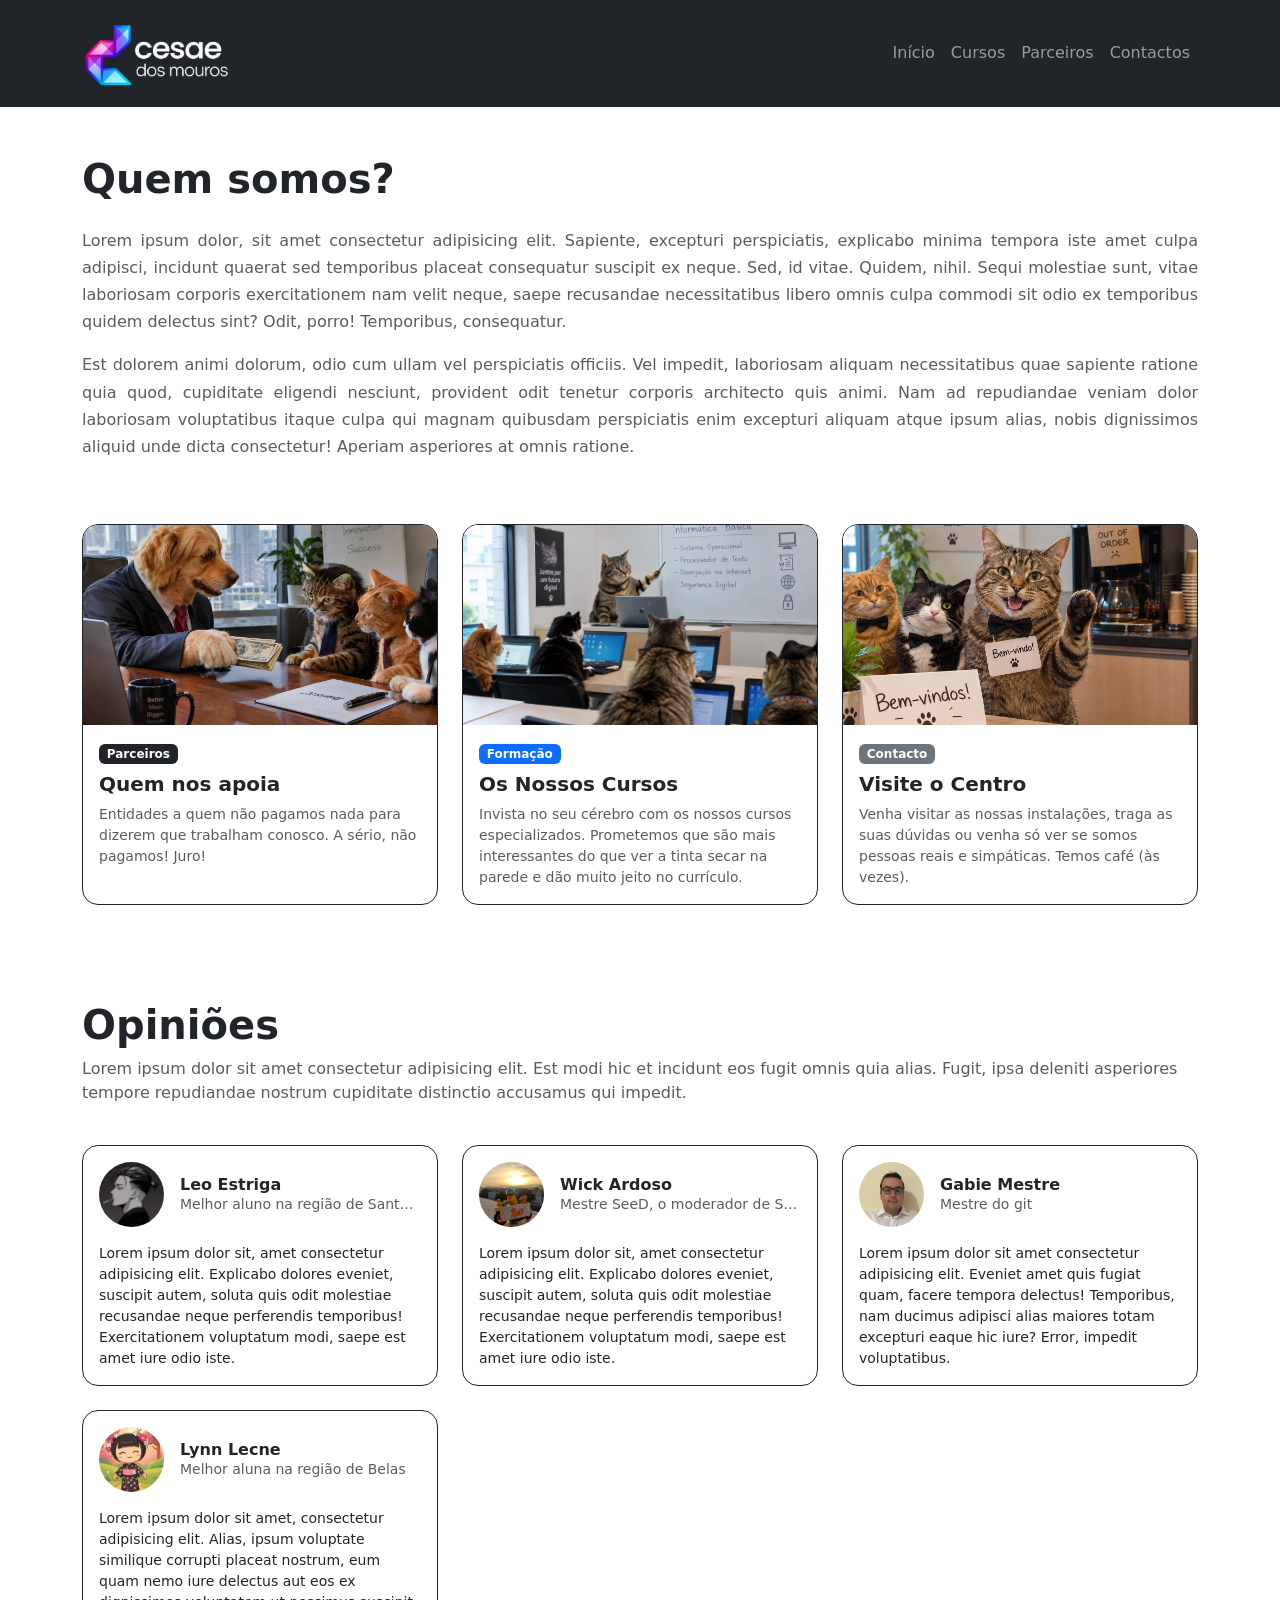
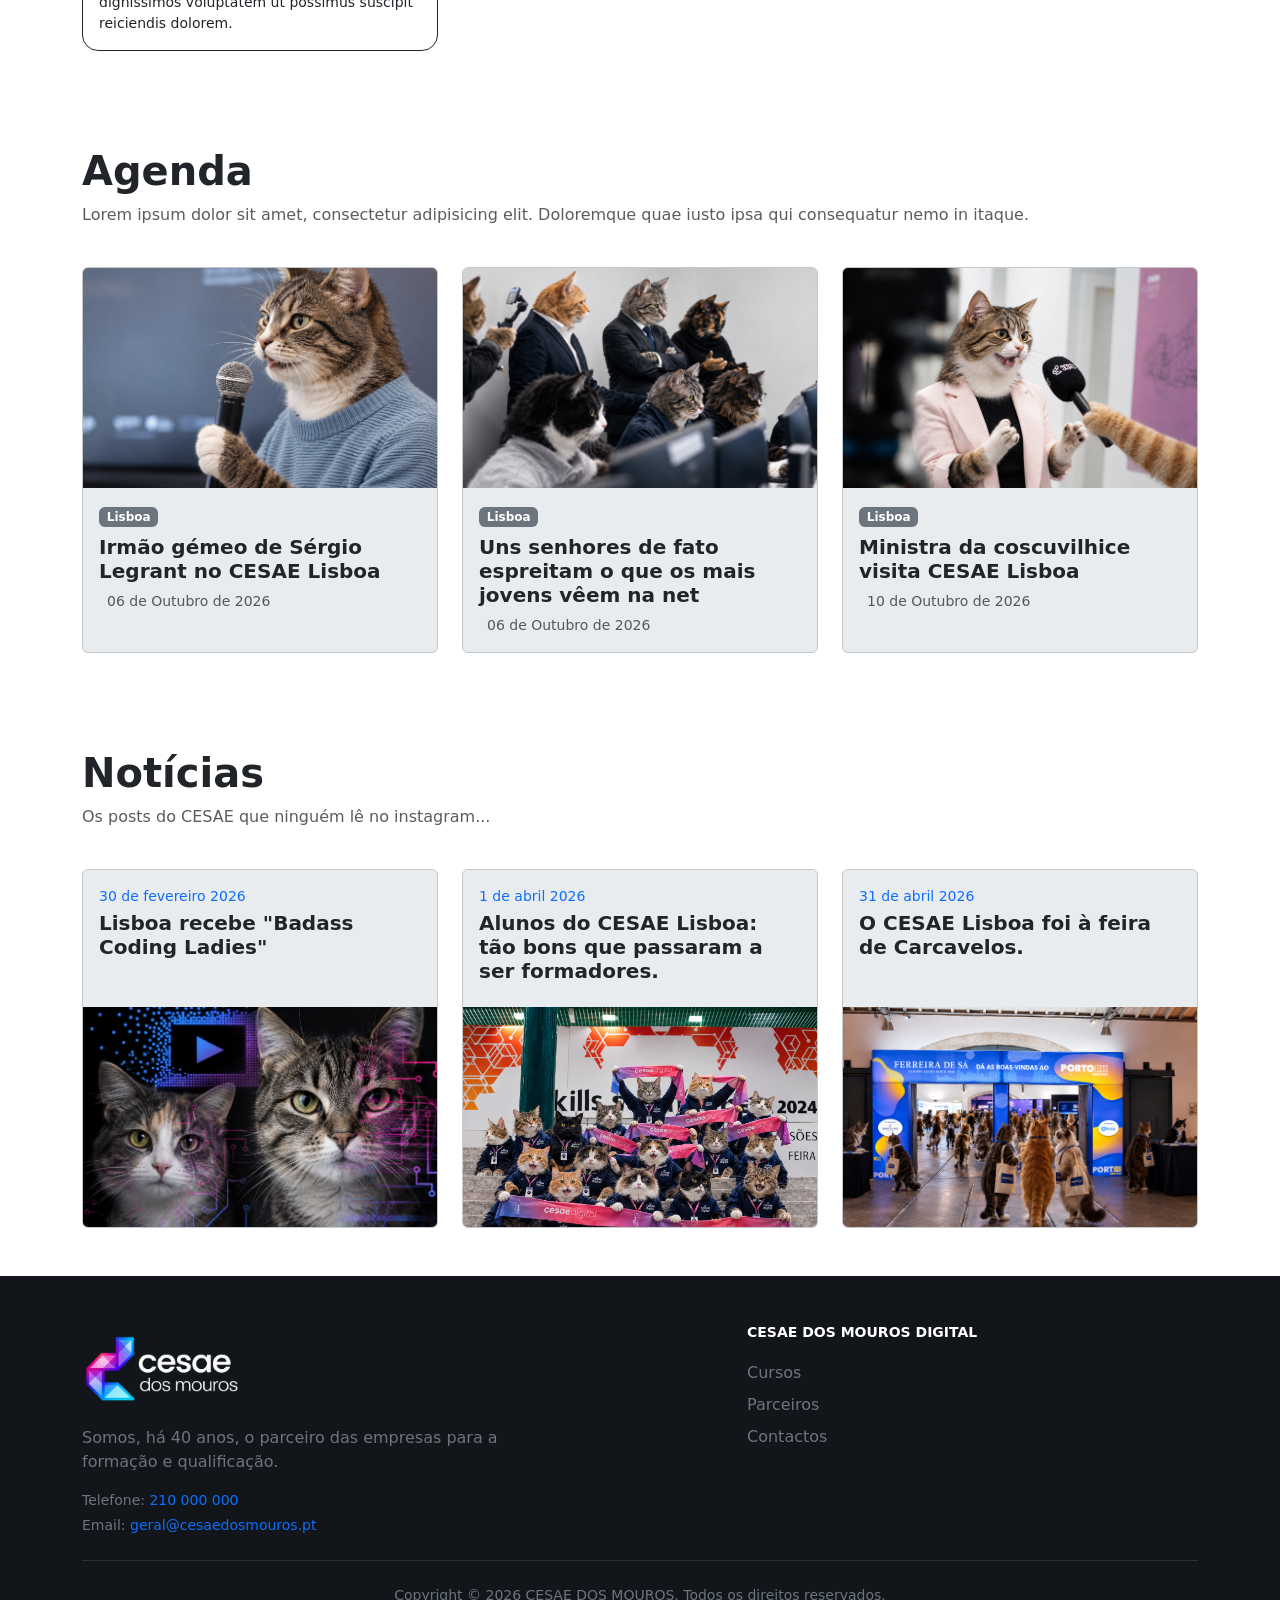
==== commit 7ca762db: "index, fotos e muito mais" ====
--- a/index.html
+++ b/index.html
@@ -1,344 +1,441 @@
-<!DOCTYPE html>
+<!doctype html>
 <html lang="en">
-
-<head>
-    <meta charset="UTF-8">
-    <meta name="viewport" content="width=device-width, initial-scale=1.0">
+  <head>
+    <meta charset="UTF-8" />
+    <meta name="viewport" content="width=device-width, initial-scale=1.0" />
     <title>CesaeDosMouros</title>
-    <link href="https://cdn.jsdelivr.net/npm/bootstrap@5.3.8/dist/css/bootstrap.min.css" rel="stylesheet"
-        integrity="sha384-sRIl4kxILFvY47J16cr9ZwB07vP4J8+LH7qKQnuqkuIAvNWLzeN8tE5YBujZqJLB" crossorigin="anonymous">
-    <link rel="stylesheet" href="../css/empresas.css">
-    <link rel="stylesheet" href="../CSS/cursosTeste2.css">
-</head>
-
-<body>
+    <link
+      href="https://cdn.jsdelivr.net/npm/bootstrap@5.3.8/dist/css/bootstrap.min.css"
+      rel="stylesheet"
+      integrity="sha384-sRIl4kxILFvY47J16cr9ZwB07vP4J8+LH7qKQnuqkuIAvNWLzeN8tE5YBujZqJLB"
+      crossorigin="anonymous"
+    />
+  </head>
+
+  <body>
     <div id="navbar"></div>
 
-    <!-- Curoso -->
-    <section>
-        <h1>Cursos</h1>
-        <p>Veja os nossos cursos</p>
-        <div class="row row-cols-1 row-cols-md-2 row-cols-lg-3 g-4">
-
-            <!-- Cartão 1 -->
-            <div class="col">
-                <div class="card h-100">
-                    <div class="card-image-container">
-                        <img src="../images/cursosImages/um-gato.webp" class="card-image" alt="Google AI">
-                    </div>
-
-                    <div class="card-content">
-                        <div class="card-header-h">
-                            <span class="provider-name">Lisboa, Laboral</span>
-                        </div>
-
-                        <h3 class="card-title">Google AI</h3>
-
-                        <p class="card-description">
-                            Lorem ipsum dolor sit amet consectetur adipisicing elit.
-                            Porro fuga vero ab perferendis tempora autem suscipit aliquam
-                            similique, cum minus quasi, temporibus recusandae eum ipsum.
-                        </p>
-
-                        <div class="card-meta">
-                            <span>26/10/2026</span> •
-                            <span>B-Learning</span> •
-                            <span>1200h</span>
-                        </div>
-
-                        <div class="card-footer-h">
-                            <div class="badges-container">
-                                <span class="badge-green">GRATUITO</span>
-                            </div>
-
-                            <a href="#" class="btn-saber-mais">Saber mais</a>
-                        </div>
-                    </div>
-                </div>
-            </div>
-
-            <!-- Cartão 2 -->
-            <div class="col">
-                <div class="card h-100">
-                    <div class="card-image-container">
-                        <img src="../images/cursosImages/54811a19cd760ee690a6c0a1c4374a1a.jpg" class="card-image"
-                            alt="Google AI">
-                    </div>
-
-                    <div class="card-content">
-                        <div class="card-header-h">
-                            <span class="provider-name">Lisboa, Laboral</span>
-                        </div>
-
-                        <h3 class="card-title">Google AI</h3>
-
-                        <p class="card-description">
-                            Lorem ipsum dolor sit amet consectetur adipisicing elit.
-                            Porro fuga vero ab perferendis tempora autem suscipit aliquam
-                            similique, cum minus quasi, temporibus recusandae eum ipsum.
-                        </p>
-
-                        <div class="card-meta">
-                            <span>26/10/2026</span> •
-                            <span>B-Learning</span> •
-                            <span>1200h</span>
-                        </div>
-
-                        <div class="card-footer-h">
-                            <div class="badges-container">
-                                <span class="badge-red">PAGO</span>
-                            </div>
-
-                            <a href="#" class="btn-saber-mais">Saber mais</a>
-                        </div>
-                    </div>
-                </div>
-            </div>
-
-            <!-- Cartão 3 -->
-            <div class="col">
-                <div class="card h-100">
-                    <div class="card-image-container">
-                        <img src="../images/cursosImages/athos.webp" class="card-image" alt="Google AI">
-                    </div>
-
-                    <div class="card-content">
-                        <div class="card-header-h">
-                            <span class="provider-name">Lisboa, Laboral</span>
-                        </div>
-
-                        <h3 class="card-title">Google AI</h3>
-
-                        <p class="card-description">
-                            Lorem ipsum dolor sit amet consectetur adipisicing elit.
-                            Porro fuga vero ab perferendis tempora autem suscipit aliquam
-                            similique, cum minus quasi, temporibus recusandae eum ipsum.
-                        </p>
-
-                        <div class="card-meta">
-                            <span>26/10/2026</span> •
-                            <span>B-Learning</span> •
-                            <span>1200h</span>
-                        </div>
-
-                        <div class="card-footer-h">
-                            <div class="badges-container">
-                                <span class="badge-green">GRATUITO</span>
-                            </div>
-
-                            <a href="#" class="btn-saber-mais">Saber mais</a>
-                        </div>
-                    </div>
-                </div>
-            </div>
-
-        </div>
+    <!-- Seção: Quem Somos -->
+    <section class="container py-5">
+      <!-- Bloco de texto para introdução -->
+      <div class="row mb-5">
+        <div class="col-12">
+          <h1 class="fw-bold mb-4">Quem somos?</h1>
+          <div class="text-muted" style="line-height: 1.7; text-align: justify">
+            <p>
+              Lorem ipsum dolor, sit amet consectetur adipisicing elit.
+              Sapiente, excepturi perspiciatis, explicabo minima tempora iste
+              amet culpa adipisci, incidunt quaerat sed temporibus placeat
+              consequatur suscipit ex neque. Sed, id vitae. Quidem, nihil. Sequi
+              molestiae sunt, vitae laboriosam corporis exercitationem nam velit
+              neque, saepe recusandae necessitatibus libero omnis culpa commodi
+              sit odio ex temporibus quidem delectus sint? Odit, porro!
+              Temporibus, consequatur.
+            </p>
+            <p>
+              Est dolorem animi dolorum, odio cum ullam vel perspiciatis
+              officiis. Vel impedit, laboriosam aliquam necessitatibus quae
+              sapiente ratione quia quod, cupiditate eligendi nesciunt,
+              provident odit tenetur corporis architecto quis animi. Nam ad
+              repudiandae veniam dolor laboriosam voluptatibus itaque culpa qui
+              magnam quibusdam perspiciatis enim excepturi aliquam atque ipsum
+              alias, nobis dignissimos aliquid unde dicta consectetur! Aperiam
+              asperiores at omnis ratione.
+            </p>
+          </div>
+        </div>
+      </div>
+
+      <div class="row g-4">
+        <!-- Artigo 1: Meowtech / Grupo -->
+        <div class="col-sm-6 col-lg-4">
+          <a href="pages/parceiros.html" class="text-decoration-none text-dark">
+            <div
+              class="card h-100 bg-white border border-dark rounded-4 overflow-hidden shadow-none"
+            >
+              <figure class="p-0 m-0">
+                <!-- Controla a altura da imagem para não quebrar o alinhamento horizontal -->
+                <img
+                  class="w-100"
+                  src="images/agenda/suborno.png"
+                  alt="meowtech"
+                  style="height: 200px; object-fit: cover"
+                />
+              </figure>
+              <div class="card-body p-3">
+                <span class="badge bg-dark mb-2">Parceiros</span>
+                <h5 class="card-title fw-bold">Quem nos apoia</h5>
+                <p class="card-text text-muted small">
+                  Entidades a quem não pagamos nada para dizerem que trabalham
+                  conosco. A sério, não pagamos! Juro!
+                </p>
+              </div>
+            </div>
+          </a>
+        </div>
+
+        <!-- Artigo 2 -->
+        <div class="col-sm-6 col-lg-4">
+          <a href="pages/cursos.html" class="text-decoration-none text-dark">
+            <div
+              class="card h-100 bg-white border border-dark rounded-4 overflow-hidden shadow-none"
+            >
+              <figure class="p-0 m-0">
+                <img
+                  class="w-100"
+                  src="images/agenda/grupo.png"
+                  alt="meowtech"
+                  style="height: 200px; object-fit: cover"
+                />
+              </figure>
+              <div class="card-body p-3">
+                <span class="badge bg-primary mb-2">Formação</span>
+                <h5 class="card-title fw-bold">Os Nossos Cursos</h5>
+                <p class="card-text text-muted small">
+                  Invista no seu cérebro com os nossos cursos especializados.
+                  Prometemos que são mais interessantes do que ver a tinta secar
+                  na parede e dão muito jeito no currículo.
+                </p>
+              </div>
+            </div>
+          </a>
+        </div>
+
+        <!-- Artigo 3 -->
+        <div class="col-sm-6 col-lg-4">
+          <a href="pages/contacts.html" class="text-decoration-none text-dark">
+            <div
+              class="card h-100 bg-white border border-dark rounded-4 overflow-hidden shadow-none"
+            >
+              <figure class="p-0 m-0">
+                <img
+                  class="w-100"
+                  src="images/agenda/centro.png"
+                  alt="Contactos"
+                  style="height: 200px; object-fit: cover"
+                />
+              </figure>
+              <div class="card-body p-3">
+                <span class="badge bg-secondary mb-2">Contacto</span>
+                <h5 class="card-title fw-bold">Visite o Centro</h5>
+                <p class="card-text text-muted small">
+                  Venha visitar as nossas instalações, traga as suas dúvidas ou
+                  venha só ver se somos pessoas reais e simpáticas. Temos café
+                  (às vezes).
+                </p>
+              </div>
+            </div>
+          </a>
+        </div>
+      </div>
     </section>
-    <!-- Parceiros -->
-    <section>
-        <h1>Parceiros</h1>
-        <p>Entidades a quem não pagamos nada para dizerem que trabalham conosco. A sério, não pagamos! Juro!</p>
-        <div>
-            <a href="pages\parceiros.html">
-                <img src="" alt="">
-            </a>
-        </div>
-
-        <div class="row row-cols-1 row-cols-sm-2 row-cols-lg-3 row-cols-xl-4 g-3 partner-grid">
-            <div class="col">
-                <a class="card partner-card h-100" href="https://www.sap.com/" target="_blank"
-                    rel="noopener noreferrer">
-                    <div class="card-body">
-                        <div class="partner-card__logo"><img
-                                src="https://www.google.com/s2/favicons?domain=sap.com&amp;sz=128" alt="SAP"
-                                loading="lazy"></div>
-                        <p class="partner-card__type">Empresa parceira</p>
-                        <h3 class="partner-card__name">SAP</h3>
-                        <p class="partner-card__detail">Software empresarial para gerir finanças, recursos humanos e
-                            operações.</p>
-                        <span class="partner-card__action">Visitar site oficial</span>
-                    </div>
-                </a>
-            </div>
-            <div class="col">
-                <a class="card partner-card h-100" href="https://www.bancobpi.pt/" target="_blank"
-                    rel="noopener noreferrer">
-                    <div class="card-body">
-                        <div class="partner-card__logo"><img
-                                src="https://www.google.com/s2/favicons?domain=bancobpi.pt&amp;sz=128" alt="BPI"
-                                loading="lazy"></div>
-                        <p class="partner-card__type">Empresa parceira</p>
-                        <h3 class="partner-card__name">BPI</h3>
-                        <p class="partner-card__detail">Banco português com serviços financeiros para particulares e
-                            empresas.</p>
-                        <span class="partner-card__action">Visitar site oficial</span>
-                    </div>
-                </a>
-            </div>
-            <div class="col">
-                <a class="card partner-card h-100" href="https://www.fidelidade.pt/" target="_blank"
-                    rel="noopener noreferrer">
-                    <div class="card-body">
-                        <div class="partner-card__logo"><img
-                                src="https://www.google.com/s2/favicons?domain=fidelidade.pt&amp;sz=128"
-                                alt="Fidelidade" loading="lazy"></div>
-                        <p class="partner-card__type">Empresa parceira</p>
-                        <h3 class="partner-card__name">Fidelidade</h3>
-                        <p class="partner-card__detail">Grupo segurador com soluções de saúde, vida, automóvel e
-                            habitação.</p>
-                        <span class="partner-card__action">Visitar site oficial</span>
-                    </div>
-                </a>
-            </div>
-        </div>
+
+    <!-- Opiniões -->
+    <section class="container py-5">
+      <div class="row mb-4">
+        <div class="col-12">
+          <h1 class="fw-bold">Opiniões</h1>
+          <p class="text-muted">
+            Lorem ipsum dolor sit amet consectetur adipisicing elit. Est modi
+            hic et incidunt eos fugit omnis quia alias. Fugit, ipsa deleniti
+            asperiores tempore repudiandae nostrum cupiditate distinctio
+            accusamus qui impedit.
+          </p>
+        </div>
+      </div>
+
+      <div class="row g-4">
+        <!-- Testemunho 1 -->
+        <div class="col-sm-6 col-lg-4">
+          <!-- border border-dark para contorno escuro e rounded-4 para cantos arredondados -->
+          <div
+            class="card h-100 bg-white border border-dark rounded-4 p-3 shadow-none"
+          >
+            <div class="d-flex align-items-center mb-3">
+              <img
+                class="rounded-circle flex-shrink-0"
+                src="images/users/266869715.jpg"
+                alt="Leo Estriga"
+                style="width: 65px; height: 65px; object-fit: cover"
+              />
+              <div class="ms-3 overflow-hidden">
+                <h6 class="mb-0 fw-bold text-truncate">Leo Estriga</h6>
+                <small class="text-muted text-truncate d-block"
+                  >Melhor aluno na região de Santarém</small
+                >
+              </div>
+            </div>
+            <div class="card-body p-0">
+              <p class="card-text text-dark small" style="line-height: 1.5">
+                Lorem ipsum dolor sit, amet consectetur adipisicing elit.
+                Explicabo dolores eveniet, suscipit autem, soluta quis odit
+                molestiae recusandae neque perferendis temporibus!
+                Exercitationem voluptatum modi, saepe est amet iure odio iste.
+              </p>
+            </div>
+          </div>
+        </div>
+
+        <div class="col-sm-6 col-lg-4">
+          <!-- Testemunho 2-->
+          <div
+            class="card h-100 bg-white border border-dark rounded-4 p-3 shadow-none"
+          >
+            <div class="d-flex align-items-center mb-3">
+              <img
+                class="rounded-circle flex-shrink-0"
+                src="images/users/wickardoso.jpg"
+                alt="wickcardoso"
+                style="width: 65px; height: 65px; object-fit: cover"
+              />
+              <div class="ms-3 overflow-hidden">
+                <h6 class="mb-0 fw-bold text-truncate">Wick Ardoso</h6>
+                <small class="text-muted text-truncate d-block"
+                  >Mestre SeeD, o moderador de Seifer</small
+                >
+              </div>
+            </div>
+            <div class="card-body p-0">
+              <p class="card-text text-dark small" style="line-height: 1.5">
+                Lorem ipsum dolor sit, amet consectetur adipisicing elit.
+                Explicabo dolores eveniet, suscipit autem, soluta quis odit
+                molestiae recusandae neque perferendis temporibus!
+                Exercitationem voluptatum modi, saepe est amet iure odio iste.
+              </p>
+            </div>
+          </div>
+        </div>
+
+        <!-- Testemunho 3 -->
+        <div class="col-sm-6 col-lg-4">
+          <div
+            class="card h-100 bg-white border border-dark rounded-4 p-3 shadow-none"
+          >
+            <div class="d-flex align-items-center mb-3">
+              <img
+                class="rounded-circle flex-shrink-0"
+                src="images/users/51957583.jpg"
+                alt="Gabie Mestre"
+                style="width: 65px; height: 65px; object-fit: cover"
+              />
+              <div class="ms-3 overflow-hidden">
+                <h6 class="mb-0 fw-bold text-truncate">Gabie Mestre</h6>
+                <small class="text-muted text-truncate d-block"
+                  >Mestre do git</small
+                >
+              </div>
+            </div>
+            <div class="card-body p-0">
+              <p class="card-text text-dark small" style="line-height: 1.5">
+                Lorem ipsum dolor sit amet consectetur adipisicing elit. Eveniet
+                amet quis fugiat quam, facere tempora delectus! Temporibus, nam
+                ducimus adipisci alias maiores totam excepturi eaque hic iure?
+                Error, impedit voluptatibus.
+              </p>
+            </div>
+          </div>
+        </div>
+
+        <!-- Testemunho 4 -->
+        <div class="col-sm-6 col-lg-4">
+          <div
+            class="card h-100 bg-white border border-dark rounded-4 p-3 shadow-none"
+          >
+            <div class="d-flex align-items-center mb-3">
+              <img
+                class="rounded-circle flex-shrink-0"
+                src="images/users/336472445.jpg"
+                alt="Licíe Pinto"
+                style="width: 65px; height: 65px; object-fit: cover"
+              />
+              <div class="ms-3 overflow-hidden">
+                <h6 class="mb-0 fw-bold text-truncate">Lynn Lecne</h6>
+                <small class="text-muted text-truncate d-block"
+                  >Melhor aluna na região de Belas</small
+                >
+              </div>
+            </div>
+            <div class="card-body p-0">
+              <p class="card-text text-dark small" style="line-height: 1.5">
+                Lorem ipsum dolor sit amet, consectetur adipisicing elit. Alias,
+                ipsum voluptate similique corrupti placeat nostrum, eum quam
+                nemo iure delectus aut eos ex dignissimos voluptatem ut possimus
+                suscipit reiciendis dolorem.
+              </p>
+            </div>
+          </div>
+        </div>
+      </div>
     </section>
-    <!-- Opinioes -->
-    <section class="container-fluid">
-        <div class="container-x1 row">
-            <h1>Opiniões</h1>
-            <p>Lorem ipsum dolor sit amet consectetur adipisicing elit. Est modi hic et incidunt eos fugit omnis quia
-                alias.
-                Fugit, ipsa deleniti asperiores tempore repudiandae nostrum cupiditate distinctio accusamus qui impedit.
-            </p>
-        </div>
-        <div class="container-x1 row">
-            <article class="col-sm-6 col-lg-4 mb-4 masonry-item">
-                <div class="border border-dark rounded-4">
-                    <!-- <div class="row"> -->
-                    <div class="d-flex">
-                        <figure class="p-0 m-0">
-                            <img class="rounded-circle" src="images/users/266869715.jpg" alt="userPhoto">
-                        </figure>
-                        <div class="d-flex flex-nowrap align-items-start overflow-hidden flex-column">
-                            <span class="name text-truncate">Leo Estriga</span>
-                            <span class="title text-truncate">Melhor aluno na região de Santarém</span>
-                        </div>
-                    </div>
-                    <div class="row">
-                        <p>Lorem ipsum dolor sit, amet consectetur adipisicing elit. Explicabo dolores eveniet, suscipit
-                            autem, soluta quis odit molestiae recusandae neque perferendis temporibus! Exercitationem
-                            voluptatum modi, saepe est amet iure odio iste.</p>
-                    </div>
-                    <!-- </div> -->
-                </div>
-            </article>
-            <article class="col-sm-6 col-lg-4 mb-4 masonry-item">
-                <div class="border border-dark rounded-4">
-                    <!-- <div class="row"> -->
-                    <div class="d-flex">
-                        <figure class="p-0 m-0">
-                            <img class="rounded-circle figure-img img-fluid" src="images\users\51957583.jpg"
-                                alt="userPhoto" style="width: 70px;">
-                        </figure>
-                        <div class="d-flex flex-nowrap align-items-start overflow-hidden flex-column">
-                            <span class="name text-truncate">Gabie Mestre</span>
-                            <span class="title text-truncate">Mestre do git</span>
-                        </div>
-                    </div>
-                    <div class="row">
-                        <p>Lorem ipsum dolor sit amet consectetur adipisicing elit. Eveniet amet quis fugiat quam,
-                            facere tempora delectus! Temporibus, nam ducimus adipisci alias maiores totam excepturi
-                            eaque hic iure? Error, impedit voluptatibus.</p>
-                    </div>
-                    <!-- </div> -->
-                </div>
-            </article>
-            <article class="col-sm-6 col-lg-4 mb-4 masonry-item">
-                <div class="border border-dark rounded-4">
-                    <!-- <div class="row"> -->
-                    <div class="d-flex">
-                        <figure class="p-0 m-0">
-                            <img class="rounded-circle" src="images/users/336472445.jpg" alt="userPhoto">
-                        </figure>
-                        <div class="d-flex flex-nowrap align-items-start overflow-hidden flex-column">
-                            <span class="name text-truncate">Licíe Pinto</span>
-                            <span class="title text-truncate">Melhor aluna na região de Belas</span>
-                        </div>
-                    </div>
-                    <div class="row">
-                        <p>Lorem ipsum dolor sit amet, consectetur adipisicing elit. Alias, ipsum voluptate similique
-                            corrupti placeat nostrum, eum quam nemo iure delectus aut eos ex dignissimos voluptatem ut
-                            possimus suscipit reiciendis dolorem.</p>
-                    </div>
-                    <!-- </div> -->
-                </div>
-            </article>
-        </div>
+
+    <!-- Agenda -->
+    <section class="container py-5">
+      <div class="row mb-4">
+        <div class="col-12">
+          <h1 class="fw-bold">Agenda</h1>
+          <p class="text-muted">
+            Lorem ipsum dolor sit amet, consectetur adipisicing elit. Doloremque
+            quae iusto ipsa qui consequatur nemo in itaque.
+          </p>
+        </div>
+      </div>
+
+      <div class="row g-4">
+        <!-- Evento 1 -->
+        <div class="col-sm-6 col-lg-4">
+          <!-- bg-body-secondary define o fundo ligeiramente escuro e border-secondary-subtle dá o rebordo harmonioso -->
+          <div
+            class="card h-100 bg-body-secondary border border-secondary-subtle overflow-hidden"
+          >
+            <img
+              style="height: 220px; object-fit: cover"
+              class="w-100"
+              src="images/agenda/meowtalking.png"
+              alt="agendaPhoto"
+            />
+            <!-- Removido o bg-light daqui para o fundo ser uniforme -->
+            <div class="card-body p-3">
+              <span class="badge bg-secondary mb-2">Lisboa</span>
+              <h5 class="card-title fw-bold">
+                Irmão gémeo de Sérgio Legrant no CESAE Lisboa
+              </h5>
+              <p class="card-text text-muted small mt-2">
+                <i class="far fa-calendar-alt me-2"></i>06 de Outubro de 2026
+              </p>
+            </div>
+          </div>
+        </div>
+
+        <!-- Evento 2 -->
+        <div class="col-sm-6 col-lg-4">
+          <div
+            class="card h-100 bg-body-secondary border border-secondary-subtle overflow-hidden"
+          >
+            <img
+              style="height: 220px; object-fit: cover"
+              class="w-100"
+              src="images/agenda/meowlistening.png"
+              alt="agendaPhoto"
+            />
+            <div class="card-body p-3">
+              <span class="badge bg-secondary mb-2">Lisboa</span>
+              <h5 class="card-title fw-bold">
+                Uns senhores de fato espreitam o que os mais jovens vêem na net
+              </h5>
+              <p class="card-text text-muted small mt-2">
+                <i class="far fa-calendar-alt me-2"></i>06 de Outubro de 2026
+              </p>
+            </div>
+          </div>
+        </div>
+
+        <!-- Evento 3 -->
+        <div class="col-sm-6 col-lg-4">
+          <div
+            class="card h-100 bg-body-secondary border border-secondary-subtle overflow-hidden"
+          >
+            <img
+              style="height: 220px; object-fit: cover"
+              class="w-100"
+              src="images/agenda/intermeowview.png"
+              alt="agendaPhoto"
+            />
+            <div class="card-body p-3">
+              <span class="badge bg-secondary mb-2">Lisboa</span>
+              <h5 class="card-title fw-bold">
+                Ministra da coscuvilhice visita CESAE Lisboa
+              </h5>
+              <p class="card-text text-muted small mt-2">
+                <i class="far fa-calendar-alt me-2"></i>10 de Outubro de 2026
+              </p>
+            </div>
+          </div>
+        </div>
+      </div>
     </section>
-    <!-- Agenda -->
-    <section class="container-fluid">
-        <div class="container-x1 row">
-            <h1>Agenda</h1>
-            <p>Lorem ipsum dolor sit amet, consectetur adipisicing elit. Doloremque quae iusto ipsa qui consequatur nemo
-                in itaque. Adipisci unde quaerat ullam exercitationem. Aperiam at quia nam consectetur itaque quasi
-                exercitationem!</p>
-        </div>
-        <div class="col-12 p-inner-content w-100 container-x1 row">
-            <article class="col-sm-6 col-lg-4 mb-4 masonry-item">
-                <figure class="p-0 m-0">
-                    <img class="w-100" src="images/agenda/4ca04e9a-fc62-4415-9504-3de3de18a33b.jpg" alt="agendaPhoto">
-                </figure>
-                <div class="text-holder text-bg-light p-3">
-                    <span class="label">Lisboa</span>
-                    <h2>Irmão gémeo de Sérgio Legrant no CESAE Lisboa</h2>
-                    <span class="date">06 de Outubro de 2026</span>
-                </div>
-            </article>
-            <article class="col-sm-6 col-lg-4 mb-4 masonry-item">
-                <figure class="p-0 m-0">
-                    <img class="w-100" src="images/agenda/c7055677-ac86-4a3d-b2e1-63dfd9f8dfae.jpg" alt="agendaPhoto">
-                </figure>
-                <div class="text-holder text-bg-light p-3">
-                    <span class="label">Lisboa</span>
-                    <h2>Uns senhores de fato espreitam o que os mais jovens vêem na net</h2>
-                    <span class="date">06 de Outubro de 2026</span>
-                </div>
-            </article>
-            <article class="col-sm-6 col-lg-4 mb-4 masonry-item">
-                <figure class="p-0 m-0">
-                    <img class="w-100" src="images/agenda/e2f1b45d-f3ae-4df1-91f6-01b08c3ec93e.jpg" alt="agendaPhoto">
-                </figure>
-                <div class="text-holder text-bg-light p-3">
-                    <span class="label">Lisboa</span>
-                    <h2>Ministra da coscuvilhice visita CESAE Lisboa</h2>
-                    <span class="date">10 de Outubro de 2026</span>
-                </div>
-            </article>
-        </div>
+
+    <!-- Notícias -->
+    <section class="container py-5">
+      <div class="row mb-4">
+        <div class="col-12">
+          <h1 class="fw-bold">Notícias</h1>
+          <p class="text-muted">
+            Os posts do CESAE que ninguém lê no instagram...
+          </p>
+        </div>
+      </div>
+
+      <div class="row g-4">
+        <!-- Notícia 1 -->
+        <div class="col-sm-6 col-lg-4">
+          <div
+            class="card h-100 bg-body-secondary border border-secondary-subtle overflow-hidden d-flex flex-column justify-content-between"
+          >
+            <div class="card-body p-3">
+              <span class="text-primary small d-block mb-1"
+                >30 de fevereiro 2026</span
+              >
+              <h5 class="card-title fw-bold">
+                Lisboa recebe "Badass Coding Ladies"
+              </h5>
+            </div>
+            <img
+              style="height: 220px; object-fit: cover"
+              class="w-100"
+              src="images/noticias/cibermeow.png"
+              alt="newsPhoto"
+            />
+          </div>
+        </div>
+
+        <!-- Notícia 2 -->
+        <div class="col-sm-6 col-lg-4">
+          <div
+            class="card h-100 bg-body-secondary border border-secondary-subtle overflow-hidden d-flex flex-column justify-content-between"
+          >
+            <div class="card-body p-3">
+              <span class="text-primary small d-block mb-1"
+                >1 de abril 2026</span
+              >
+              <h5 class="card-title fw-bold">
+                Alunos do CESAE Lisboa: tão bons que passaram a ser formadores.
+              </h5>
+            </div>
+            <img
+              style="height: 220px; object-fit: cover"
+              class="w-100"
+              src="images/noticias/meowparty.png"
+              alt="newsPhoto"
+            />
+          </div>
+        </div>
+
+        <!-- Notícia 3 -->
+        <div class="col-sm-6 col-lg-4">
+          <div
+            class="card h-100 bg-body-secondary border border-secondary-subtle overflow-hidden d-flex flex-column justify-content-between"
+          >
+            <div class="card-body p-3">
+              <span class="text-primary small d-block mb-1"
+                >31 de abril 2026</span
+              >
+              <h5 class="card-title fw-bold">
+                O CESAE Lisboa foi à feira de Carcavelos.
+              </h5>
+            </div>
+            <img
+              style="height: 220px; object-fit: cover"
+              class="w-100"
+              src="images/noticias/meowconf.png"
+              alt="newsPhoto"
+            />
+          </div>
+        </div>
+      </div>
     </section>
-    <!-- Noticias -->
-    <section class="container-fluid">
-        <div class="container-x1 row">
-            <h1>Notícias</h1>
-            <p>Os posts do CESAE que ninguém lê no instagram...</p>
-        </div>
-        <div class="col-12 p-inner-content w-100 container-x1 row">
-            <article class="col-sm-6 col-lg-4 mb-4 masonry-item">
-                <span class="date">30 de fevereiro 2026</span>
-                <h2>Lisboa recebe "Badass Coding Ladies"</h2>
-                <figure class="p-0 m-0">
-                    <img class="w-100" src="images/noticias/3d8f8016-7438-4cb6-bc03-004c823a4a32.png" alt="newsPhoto">
-                </figure>
-            </article>
-            <article class="col-sm-6 col-lg-4 mb-4 masonry-item">
-                <span class="date">1 de abril 2026</span>
-                <h2>Alunos do CESAE Lisboa: tão bons que passaram a ser formadores."</h2>
-                <figure class="p-0 m-0">
-                    <img class="w-100" src="images/noticias/03a2e6b1-7782-454d-8f00-06c7747c241b.jpg" alt="newsPhoto">
-                </figure>
-            </article>
-            <article class="col-sm-6 col-lg-4 mb-4 masonry-item">
-                <span class="date">31 de abril 2026</span>
-                <h2>O CESAE Lisboa foi à feira de Carcavelos.</h2>
-                <figure class="p-0 m-0">
-                    <img class="w-100" src="images/noticias/87073784-e54b-4caf-8dc6-576dc84ae28f.jpg" alt="newsPhoto">
-                </figure>
-            </article>
-        </div>
-    </section>
+
     <div id="footer"></div>
     <script src="js/include.js"></script>
     <script src="https://cdn.jsdelivr.net/npm/bootstrap@5.3.3/dist/js/bootstrap.bundle.min.js"></script>
-</body>
-
-</html>+  </body>
+</html>
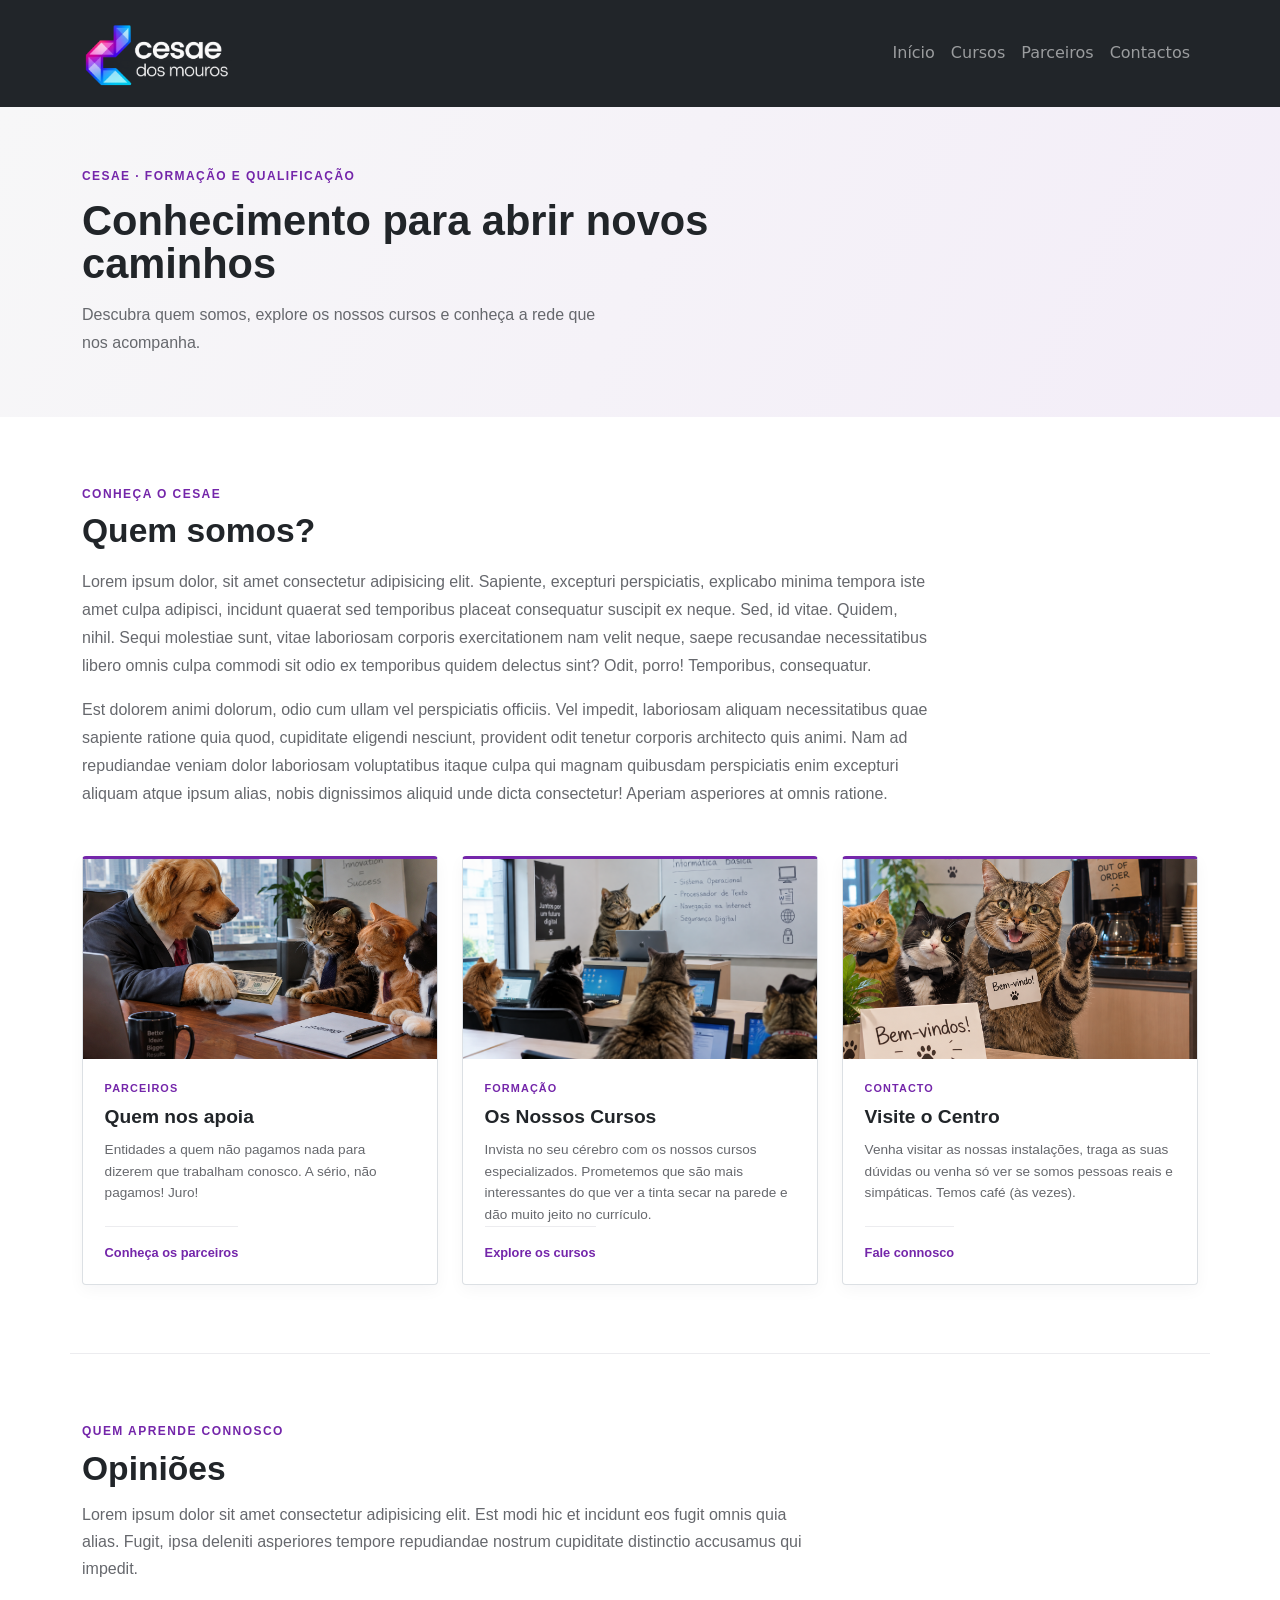
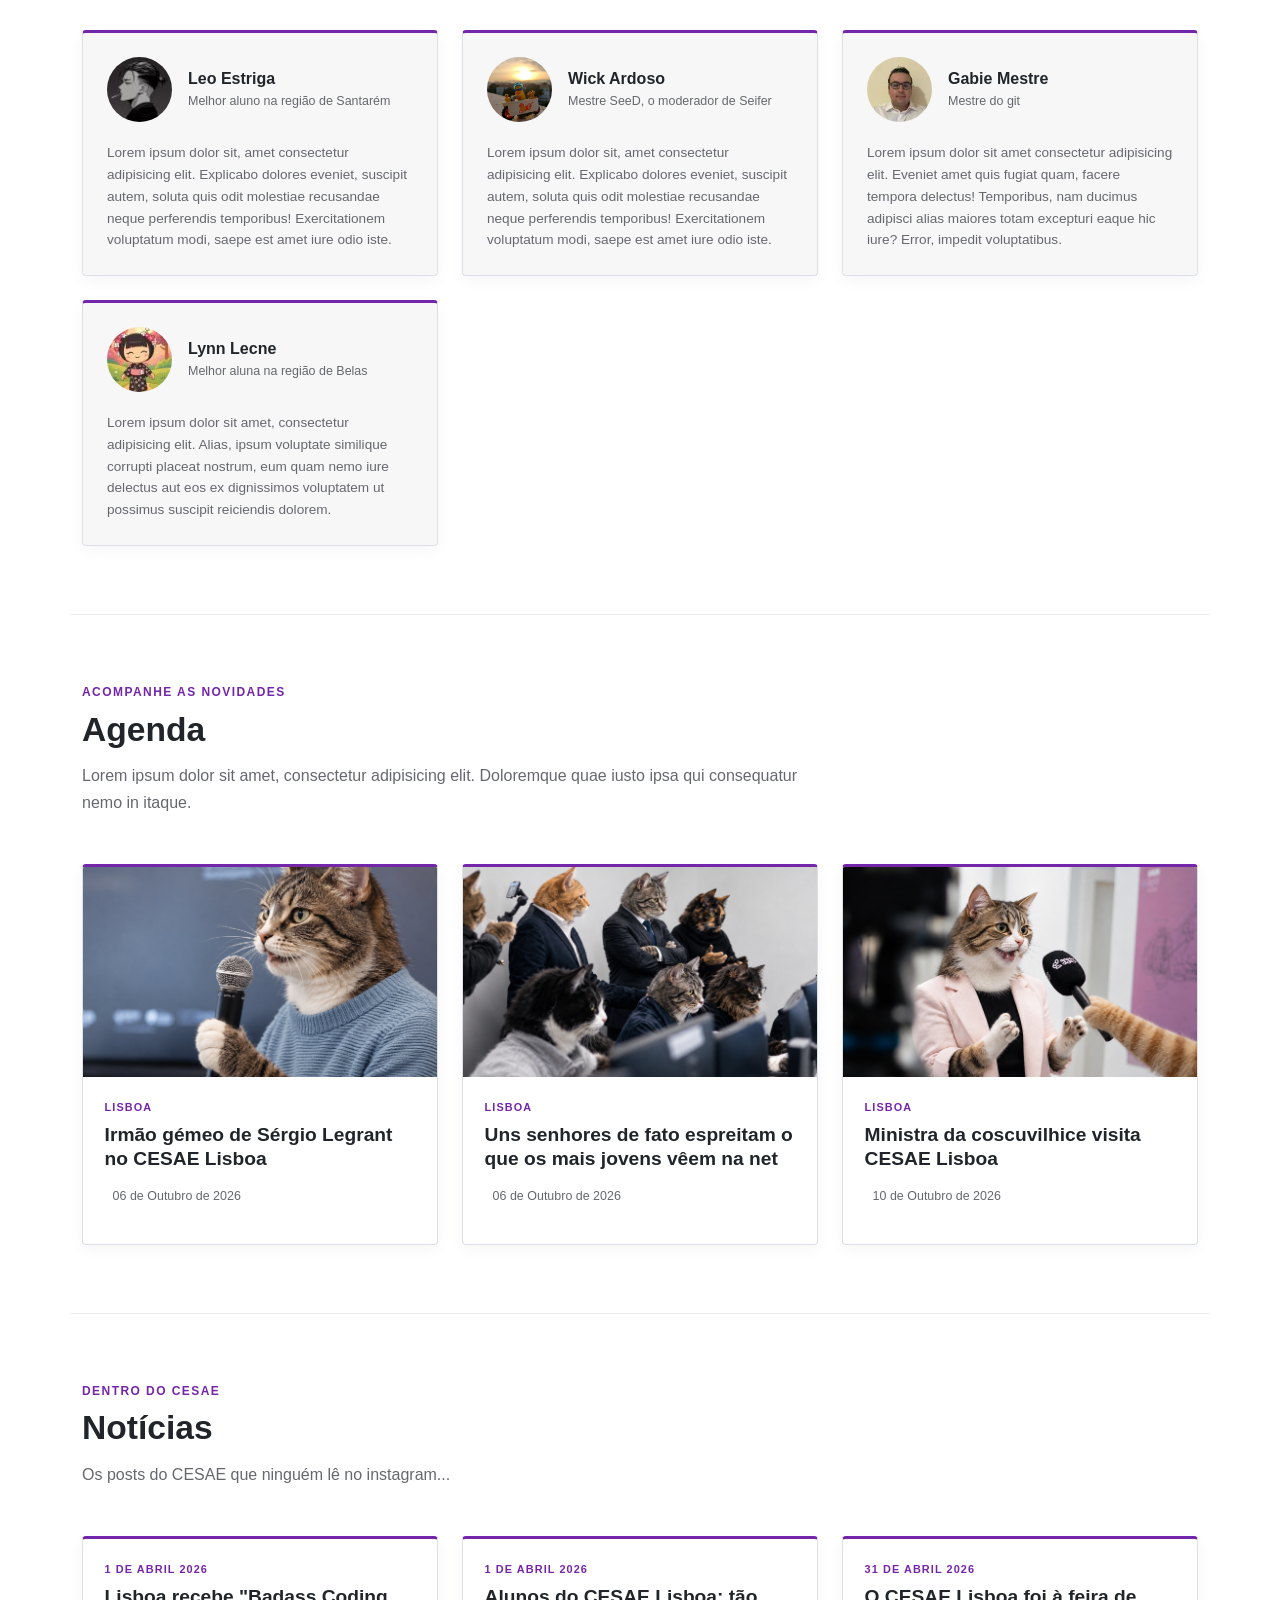
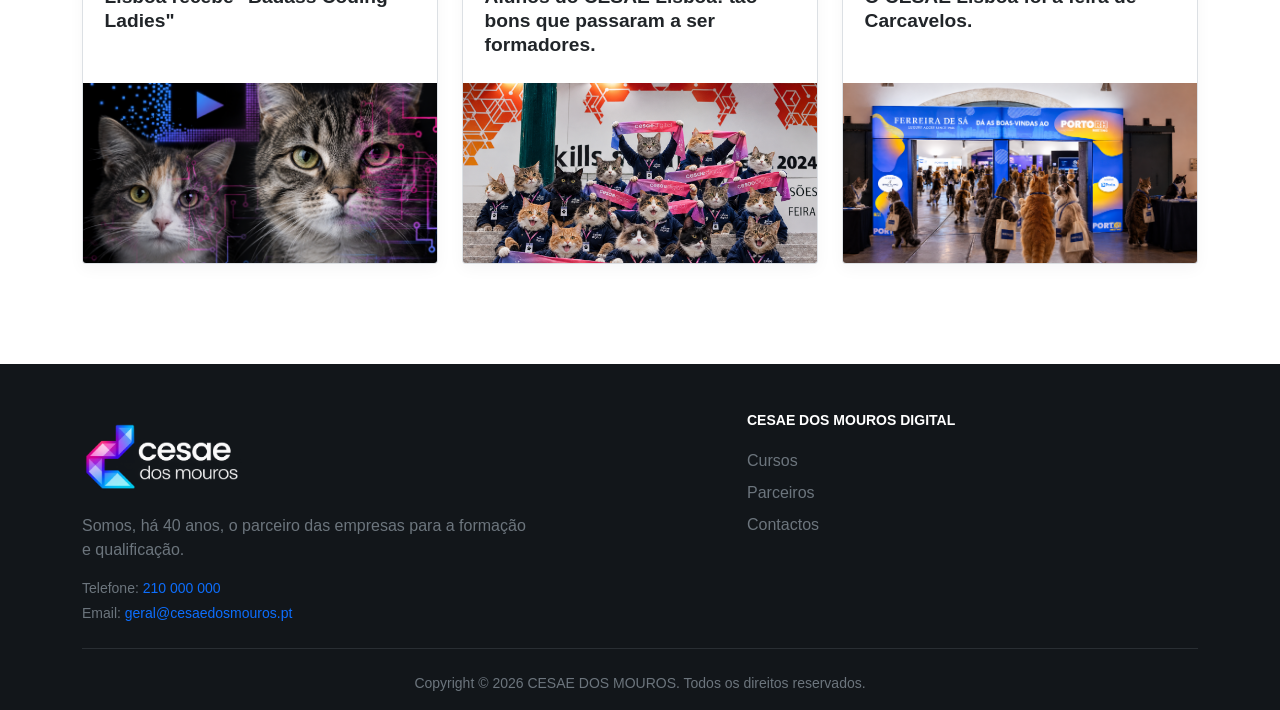
==== commit 22374f59: "fix a tudo" ====
--- a/index.html
+++ b/index.html
@@ -1,441 +1,347 @@
 <!doctype html>
-<html lang="en">
-  <head>
+<html lang="pt-PT">
+
+<head>
     <meta charset="UTF-8" />
     <meta name="viewport" content="width=device-width, initial-scale=1.0" />
-    <title>CesaeDosMouros</title>
-    <link
-      href="https://cdn.jsdelivr.net/npm/bootstrap@5.3.8/dist/css/bootstrap.min.css"
-      rel="stylesheet"
-      integrity="sha384-sRIl4kxILFvY47J16cr9ZwB07vP4J8+LH7qKQnuqkuIAvNWLzeN8tE5YBujZqJLB"
-      crossorigin="anonymous"
-    />
-  </head>
-
-  <body>
+    <title>CESAE dos Mouros | Formação e Qualificação</title>
+    <link href="https://cdn.jsdelivr.net/npm/bootstrap@5.3.8/dist/css/bootstrap.min.css" rel="stylesheet"
+        integrity="sha384-sRIl4kxILFvY47J16cr9ZwB07vP4J8+LH7qKQnuqkuIAvNWLzeN8tE5YBujZqJLB" crossorigin="anonymous" />
+    <link rel="stylesheet" href="css/empresas.css" />
+</head>
+
+<body class="home-page">
     <div id="navbar"></div>
 
-    <!-- Seção: Quem Somos -->
-    <section class="container py-5">
-      <!-- Bloco de texto para introdução -->
-      <div class="row mb-5">
-        <div class="col-12">
-          <h1 class="fw-bold mb-4">Quem somos?</h1>
-          <div class="text-muted" style="line-height: 1.7; text-align: justify">
-            <p>
-              Lorem ipsum dolor, sit amet consectetur adipisicing elit.
-              Sapiente, excepturi perspiciatis, explicabo minima tempora iste
-              amet culpa adipisci, incidunt quaerat sed temporibus placeat
-              consequatur suscipit ex neque. Sed, id vitae. Quidem, nihil. Sequi
-              molestiae sunt, vitae laboriosam corporis exercitationem nam velit
-              neque, saepe recusandae necessitatibus libero omnis culpa commodi
-              sit odio ex temporibus quidem delectus sint? Odit, porro!
-              Temporibus, consequatur.
-            </p>
-            <p>
-              Est dolorem animi dolorum, odio cum ullam vel perspiciatis
-              officiis. Vel impedit, laboriosam aliquam necessitatibus quae
-              sapiente ratione quia quod, cupiditate eligendi nesciunt,
-              provident odit tenetur corporis architecto quis animi. Nam ad
-              repudiandae veniam dolor laboriosam voluptatibus itaque culpa qui
-              magnam quibusdam perspiciatis enim excepturi aliquam atque ipsum
-              alias, nobis dignissimos aliquid unde dicta consectetur! Aperiam
-              asperiores at omnis ratione.
-            </p>
-          </div>
+    <header class="site-hero home-hero">
+        <div class="container site-hero__inner">
+            <div>
+                <p class="site-eyebrow">CESAE · Formação e qualificação</p>
+                <h1>Conhecimento para abrir novos caminhos</h1>
+                <p class="site-hero__intro">
+                    Descubra quem somos, explore os nossos cursos e conheça a rede
+                    que nos acompanha.
+                </p>
+            </div>
         </div>
-      </div>
-
-      <div class="row g-4">
-        <!-- Artigo 1: Meowtech / Grupo -->
-        <div class="col-sm-6 col-lg-4">
-          <a href="pages/parceiros.html" class="text-decoration-none text-dark">
-            <div
-              class="card h-100 bg-white border border-dark rounded-4 overflow-hidden shadow-none"
-            >
-              <figure class="p-0 m-0">
-                <!-- Controla a altura da imagem para não quebrar o alinhamento horizontal -->
-                <img
-                  class="w-100"
-                  src="images/agenda/suborno.png"
-                  alt="meowtech"
-                  style="height: 200px; object-fit: cover"
-                />
-              </figure>
-              <div class="card-body p-3">
-                <span class="badge bg-dark mb-2">Parceiros</span>
-                <h5 class="card-title fw-bold">Quem nos apoia</h5>
-                <p class="card-text text-muted small">
-                  Entidades a quem não pagamos nada para dizerem que trabalham
-                  conosco. A sério, não pagamos! Juro!
-                </p>
-              </div>
-            </div>
-          </a>
-        </div>
-
-        <!-- Artigo 2 -->
-        <div class="col-sm-6 col-lg-4">
-          <a href="pages/cursos.html" class="text-decoration-none text-dark">
-            <div
-              class="card h-100 bg-white border border-dark rounded-4 overflow-hidden shadow-none"
-            >
-              <figure class="p-0 m-0">
-                <img
-                  class="w-100"
-                  src="images/agenda/grupo.png"
-                  alt="meowtech"
-                  style="height: 200px; object-fit: cover"
-                />
-              </figure>
-              <div class="card-body p-3">
-                <span class="badge bg-primary mb-2">Formação</span>
-                <h5 class="card-title fw-bold">Os Nossos Cursos</h5>
-                <p class="card-text text-muted small">
-                  Invista no seu cérebro com os nossos cursos especializados.
-                  Prometemos que são mais interessantes do que ver a tinta secar
-                  na parede e dão muito jeito no currículo.
-                </p>
-              </div>
-            </div>
-          </a>
-        </div>
-
-        <!-- Artigo 3 -->
-        <div class="col-sm-6 col-lg-4">
-          <a href="pages/contacts.html" class="text-decoration-none text-dark">
-            <div
-              class="card h-100 bg-white border border-dark rounded-4 overflow-hidden shadow-none"
-            >
-              <figure class="p-0 m-0">
-                <img
-                  class="w-100"
-                  src="images/agenda/centro.png"
-                  alt="Contactos"
-                  style="height: 200px; object-fit: cover"
-                />
-              </figure>
-              <div class="card-body p-3">
-                <span class="badge bg-secondary mb-2">Contacto</span>
-                <h5 class="card-title fw-bold">Visite o Centro</h5>
-                <p class="card-text text-muted small">
-                  Venha visitar as nossas instalações, traga as suas dúvidas ou
-                  venha só ver se somos pessoas reais e simpáticas. Temos café
-                  (às vezes).
-                </p>
-              </div>
-            </div>
-          </a>
-        </div>
-      </div>
-    </section>
-
-    <!-- Opiniões -->
-    <section class="container py-5">
-      <div class="row mb-4">
-        <div class="col-12">
-          <h1 class="fw-bold">Opiniões</h1>
-          <p class="text-muted">
-            Lorem ipsum dolor sit amet consectetur adipisicing elit. Est modi
-            hic et incidunt eos fugit omnis quia alias. Fugit, ipsa deleniti
-            asperiores tempore repudiandae nostrum cupiditate distinctio
-            accusamus qui impedit.
-          </p>
-        </div>
-      </div>
-
-      <div class="row g-4">
-        <!-- Testemunho 1 -->
-        <div class="col-sm-6 col-lg-4">
-          <!-- border border-dark para contorno escuro e rounded-4 para cantos arredondados -->
-          <div
-            class="card h-100 bg-white border border-dark rounded-4 p-3 shadow-none"
-          >
-            <div class="d-flex align-items-center mb-3">
-              <img
-                class="rounded-circle flex-shrink-0"
-                src="images/users/266869715.jpg"
-                alt="Leo Estriga"
-                style="width: 65px; height: 65px; object-fit: cover"
-              />
-              <div class="ms-3 overflow-hidden">
-                <h6 class="mb-0 fw-bold text-truncate">Leo Estriga</h6>
-                <small class="text-muted text-truncate d-block"
-                  >Melhor aluno na região de Santarém</small
-                >
-              </div>
-            </div>
-            <div class="card-body p-0">
-              <p class="card-text text-dark small" style="line-height: 1.5">
-                Lorem ipsum dolor sit, amet consectetur adipisicing elit.
-                Explicabo dolores eveniet, suscipit autem, soluta quis odit
-                molestiae recusandae neque perferendis temporibus!
-                Exercitationem voluptatum modi, saepe est amet iure odio iste.
-              </p>
-            </div>
-          </div>
-        </div>
-
-        <div class="col-sm-6 col-lg-4">
-          <!-- Testemunho 2-->
-          <div
-            class="card h-100 bg-white border border-dark rounded-4 p-3 shadow-none"
-          >
-            <div class="d-flex align-items-center mb-3">
-              <img
-                class="rounded-circle flex-shrink-0"
-                src="images/users/wickardoso.jpg"
-                alt="wickcardoso"
-                style="width: 65px; height: 65px; object-fit: cover"
-              />
-              <div class="ms-3 overflow-hidden">
-                <h6 class="mb-0 fw-bold text-truncate">Wick Ardoso</h6>
-                <small class="text-muted text-truncate d-block"
-                  >Mestre SeeD, o moderador de Seifer</small
-                >
-              </div>
-            </div>
-            <div class="card-body p-0">
-              <p class="card-text text-dark small" style="line-height: 1.5">
-                Lorem ipsum dolor sit, amet consectetur adipisicing elit.
-                Explicabo dolores eveniet, suscipit autem, soluta quis odit
-                molestiae recusandae neque perferendis temporibus!
-                Exercitationem voluptatum modi, saepe est amet iure odio iste.
-              </p>
-            </div>
-          </div>
-        </div>
-
-        <!-- Testemunho 3 -->
-        <div class="col-sm-6 col-lg-4">
-          <div
-            class="card h-100 bg-white border border-dark rounded-4 p-3 shadow-none"
-          >
-            <div class="d-flex align-items-center mb-3">
-              <img
-                class="rounded-circle flex-shrink-0"
-                src="images/users/51957583.jpg"
-                alt="Gabie Mestre"
-                style="width: 65px; height: 65px; object-fit: cover"
-              />
-              <div class="ms-3 overflow-hidden">
-                <h6 class="mb-0 fw-bold text-truncate">Gabie Mestre</h6>
-                <small class="text-muted text-truncate d-block"
-                  >Mestre do git</small
-                >
-              </div>
-            </div>
-            <div class="card-body p-0">
-              <p class="card-text text-dark small" style="line-height: 1.5">
-                Lorem ipsum dolor sit amet consectetur adipisicing elit. Eveniet
-                amet quis fugiat quam, facere tempora delectus! Temporibus, nam
-                ducimus adipisci alias maiores totam excepturi eaque hic iure?
-                Error, impedit voluptatibus.
-              </p>
-            </div>
-          </div>
-        </div>
-
-        <!-- Testemunho 4 -->
-        <div class="col-sm-6 col-lg-4">
-          <div
-            class="card h-100 bg-white border border-dark rounded-4 p-3 shadow-none"
-          >
-            <div class="d-flex align-items-center mb-3">
-              <img
-                class="rounded-circle flex-shrink-0"
-                src="images/users/336472445.jpg"
-                alt="Licíe Pinto"
-                style="width: 65px; height: 65px; object-fit: cover"
-              />
-              <div class="ms-3 overflow-hidden">
-                <h6 class="mb-0 fw-bold text-truncate">Lynn Lecne</h6>
-                <small class="text-muted text-truncate d-block"
-                  >Melhor aluna na região de Belas</small
-                >
-              </div>
-            </div>
-            <div class="card-body p-0">
-              <p class="card-text text-dark small" style="line-height: 1.5">
-                Lorem ipsum dolor sit amet, consectetur adipisicing elit. Alias,
-                ipsum voluptate similique corrupti placeat nostrum, eum quam
-                nemo iure delectus aut eos ex dignissimos voluptatem ut possimus
-                suscipit reiciendis dolorem.
-              </p>
-            </div>
-          </div>
-        </div>
-      </div>
-    </section>
-
-    <!-- Agenda -->
-    <section class="container py-5">
-      <div class="row mb-4">
-        <div class="col-12">
-          <h1 class="fw-bold">Agenda</h1>
-          <p class="text-muted">
-            Lorem ipsum dolor sit amet, consectetur adipisicing elit. Doloremque
-            quae iusto ipsa qui consequatur nemo in itaque.
-          </p>
-        </div>
-      </div>
-
-      <div class="row g-4">
-        <!-- Evento 1 -->
-        <div class="col-sm-6 col-lg-4">
-          <!-- bg-body-secondary define o fundo ligeiramente escuro e border-secondary-subtle dá o rebordo harmonioso -->
-          <div
-            class="card h-100 bg-body-secondary border border-secondary-subtle overflow-hidden"
-          >
-            <img
-              style="height: 220px; object-fit: cover"
-              class="w-100"
-              src="images/agenda/meowtalking.png"
-              alt="agendaPhoto"
-            />
-            <!-- Removido o bg-light daqui para o fundo ser uniforme -->
-            <div class="card-body p-3">
-              <span class="badge bg-secondary mb-2">Lisboa</span>
-              <h5 class="card-title fw-bold">
-                Irmão gémeo de Sérgio Legrant no CESAE Lisboa
-              </h5>
-              <p class="card-text text-muted small mt-2">
-                <i class="far fa-calendar-alt me-2"></i>06 de Outubro de 2026
-              </p>
-            </div>
-          </div>
-        </div>
-
-        <!-- Evento 2 -->
-        <div class="col-sm-6 col-lg-4">
-          <div
-            class="card h-100 bg-body-secondary border border-secondary-subtle overflow-hidden"
-          >
-            <img
-              style="height: 220px; object-fit: cover"
-              class="w-100"
-              src="images/agenda/meowlistening.png"
-              alt="agendaPhoto"
-            />
-            <div class="card-body p-3">
-              <span class="badge bg-secondary mb-2">Lisboa</span>
-              <h5 class="card-title fw-bold">
-                Uns senhores de fato espreitam o que os mais jovens vêem na net
-              </h5>
-              <p class="card-text text-muted small mt-2">
-                <i class="far fa-calendar-alt me-2"></i>06 de Outubro de 2026
-              </p>
-            </div>
-          </div>
-        </div>
-
-        <!-- Evento 3 -->
-        <div class="col-sm-6 col-lg-4">
-          <div
-            class="card h-100 bg-body-secondary border border-secondary-subtle overflow-hidden"
-          >
-            <img
-              style="height: 220px; object-fit: cover"
-              class="w-100"
-              src="images/agenda/intermeowview.png"
-              alt="agendaPhoto"
-            />
-            <div class="card-body p-3">
-              <span class="badge bg-secondary mb-2">Lisboa</span>
-              <h5 class="card-title fw-bold">
-                Ministra da coscuvilhice visita CESAE Lisboa
-              </h5>
-              <p class="card-text text-muted small mt-2">
-                <i class="far fa-calendar-alt me-2"></i>10 de Outubro de 2026
-              </p>
-            </div>
-          </div>
-        </div>
-      </div>
-    </section>
-
-    <!-- Notícias -->
-    <section class="container py-5">
-      <div class="row mb-4">
-        <div class="col-12">
-          <h1 class="fw-bold">Notícias</h1>
-          <p class="text-muted">
-            Os posts do CESAE que ninguém lê no instagram...
-          </p>
-        </div>
-      </div>
-
-      <div class="row g-4">
-        <!-- Notícia 1 -->
-        <div class="col-sm-6 col-lg-4">
-          <div
-            class="card h-100 bg-body-secondary border border-secondary-subtle overflow-hidden d-flex flex-column justify-content-between"
-          >
-            <div class="card-body p-3">
-              <span class="text-primary small d-block mb-1"
-                >30 de fevereiro 2026</span
-              >
-              <h5 class="card-title fw-bold">
-                Lisboa recebe "Badass Coding Ladies"
-              </h5>
-            </div>
-            <img
-              style="height: 220px; object-fit: cover"
-              class="w-100"
-              src="images/noticias/cibermeow.png"
-              alt="newsPhoto"
-            />
-          </div>
-        </div>
-
-        <!-- Notícia 2 -->
-        <div class="col-sm-6 col-lg-4">
-          <div
-            class="card h-100 bg-body-secondary border border-secondary-subtle overflow-hidden d-flex flex-column justify-content-between"
-          >
-            <div class="card-body p-3">
-              <span class="text-primary small d-block mb-1"
-                >1 de abril 2026</span
-              >
-              <h5 class="card-title fw-bold">
-                Alunos do CESAE Lisboa: tão bons que passaram a ser formadores.
-              </h5>
-            </div>
-            <img
-              style="height: 220px; object-fit: cover"
-              class="w-100"
-              src="images/noticias/meowparty.png"
-              alt="newsPhoto"
-            />
-          </div>
-        </div>
-
-        <!-- Notícia 3 -->
-        <div class="col-sm-6 col-lg-4">
-          <div
-            class="card h-100 bg-body-secondary border border-secondary-subtle overflow-hidden d-flex flex-column justify-content-between"
-          >
-            <div class="card-body p-3">
-              <span class="text-primary small d-block mb-1"
-                >31 de abril 2026</span
-              >
-              <h5 class="card-title fw-bold">
-                O CESAE Lisboa foi à feira de Carcavelos.
-              </h5>
-            </div>
-            <img
-              style="height: 220px; object-fit: cover"
-              class="w-100"
-              src="images/noticias/meowconf.png"
-              alt="newsPhoto"
-            />
-          </div>
-        </div>
-      </div>
-    </section>
+    </header>
+
+    <main class="home-main">
+        <!-- Seção: Quem Somos -->
+        <section class="container home-section home-about">
+            <div class="row mb-4">
+                <div class="col-12 home-section-heading">
+                    <p class="site-eyebrow">Conheça o CESAE</p>
+                    <h2>Quem somos?</h2>
+                    <div class="home-intro">
+                        <p>
+                            Lorem ipsum dolor, sit amet consectetur adipisicing elit.
+                            Sapiente, excepturi perspiciatis, explicabo minima tempora iste
+                            amet culpa adipisci, incidunt quaerat sed temporibus placeat
+                            consequatur suscipit ex neque. Sed, id vitae. Quidem, nihil. Sequi
+                            molestiae sunt, vitae laboriosam corporis exercitationem nam velit
+                            neque, saepe recusandae necessitatibus libero omnis culpa commodi
+                            sit odio ex temporibus quidem delectus sint? Odit, porro!
+                            Temporibus, consequatur.
+                        </p>
+                        <p>
+                            Est dolorem animi dolorum, odio cum ullam vel perspiciatis
+                            officiis. Vel impedit, laboriosam aliquam necessitatibus quae
+                            sapiente ratione quia quod, cupiditate eligendi nesciunt,
+                            provident odit tenetur corporis architecto quis animi. Nam ad
+                            repudiandae veniam dolor laboriosam voluptatibus itaque culpa qui
+                            magnam quibusdam perspiciatis enim excepturi aliquam atque ipsum
+                            alias, nobis dignissimos aliquid unde dicta consectetur! Aperiam
+                            asperiores at omnis ratione.
+                        </p>
+                    </div>
+                </div>
+            </div>
+
+            <div class="row g-4">
+                <!-- Artigo 1: Meowtech / Grupo -->
+                <div class="col-sm-6 col-lg-4">
+                    <a href="pages/parceiros.html" class="site-card home-shortcut-card h-100">
+                        <img class="site-card__image" src="images/agenda/suborno.png"
+                            alt="Representantes de entidades parceiras" />
+                        <div class="site-card__body">
+                            <p class="site-card__type">Parceiros</p>
+                            <h3 class="site-card__title">Quem nos apoia</h3>
+                            <p class="site-card__detail">
+                                Entidades a quem não pagamos nada para dizerem que trabalham
+                                conosco. A sério, não pagamos! Juro!
+                            </p>
+                            <span class="site-card__action">Conheça os parceiros</span>
+                        </div>
+                    </a>
+                </div>
+
+                <!-- Artigo 2 -->
+                <div class="col-sm-6 col-lg-4">
+                    <a href="pages/cursos.html" class="site-card home-shortcut-card h-100">
+                        <img class="site-card__image" src="images/agenda/grupo.png" alt="Grupo de formandos" />
+                        <div class="site-card__body">
+                            <p class="site-card__type">Formação</p>
+                            <h3 class="site-card__title">Os Nossos Cursos</h3>
+                            <p class="site-card__detail">
+                                Invista no seu cérebro com os nossos cursos especializados.
+                                Prometemos que são mais interessantes do que ver a tinta secar
+                                na parede e dão muito jeito no currículo.
+                            </p>
+                            <span class="site-card__action">Explore os cursos</span>
+                        </div>
+                    </a>
+                </div>
+
+                <!-- Artigo 3 -->
+                <div class="col-sm-6 col-lg-4">
+                    <a href="pages/contacts.html" class="site-card home-shortcut-card h-100">
+                        <img class="site-card__image" src="images/agenda/centro.png" alt="Instalações do centro" />
+                        <div class="site-card__body">
+                            <p class="site-card__type">Contacto</p>
+                            <h3 class="site-card__title">Visite o Centro</h3>
+                            <p class="site-card__detail">
+                                Venha visitar as nossas instalações, traga as suas dúvidas ou
+                                venha só ver se somos pessoas reais e simpáticas. Temos café
+                                (às vezes).
+                            </p>
+                            <span class="site-card__action">Fale connosco</span>
+                        </div>
+                    </a>
+                </div>
+            </div>
+        </section>
+
+        <!-- Opiniões -->
+        <section class="container home-section home-opinions">
+            <div class="row mb-4">
+                <div class="col-12 home-section-heading">
+                    <p class="site-eyebrow">Quem aprende connosco</p>
+                    <h2>Opiniões</h2>
+                    <p>
+                        Lorem ipsum dolor sit amet consectetur adipisicing elit. Est modi
+                        hic et incidunt eos fugit omnis quia alias. Fugit, ipsa deleniti
+                        asperiores tempore repudiandae nostrum cupiditate distinctio
+                        accusamus qui impedit.
+                    </p>
+                </div>
+            </div>
+
+            <div class="row g-4">
+                <!-- Testemunho 1 -->
+                <div class="col-sm-6 col-lg-4">
+                    <div class="site-card site-card--soft home-testimonial h-100">
+                        <div class="site-card__body">
+                            <div class="site-card__person">
+                                <img class="site-card__avatar" src="images/users/266869715.jpg" alt="Leo Estriga" />
+                                <div>
+                                    <h3 class="site-card__person-name">Leo Estriga</h3>
+                                    <p class="site-card__person-role">Melhor aluno na região de Santarém</p>
+                                </div>
+                            </div>
+                            <p class="site-card__detail">
+                                Lorem ipsum dolor sit, amet consectetur adipisicing elit.
+                                Explicabo dolores eveniet, suscipit autem, soluta quis odit
+                                molestiae recusandae neque perferendis temporibus!
+                                Exercitationem voluptatum modi, saepe est amet iure odio iste.
+                            </p>
+                        </div>
+                    </div>
+                </div>
+
+                <div class="col-sm-6 col-lg-4">
+                    <!-- Testemunho 2-->
+                    <div class="site-card site-card--soft home-testimonial h-100">
+                        <div class="site-card__body">
+                            <div class="site-card__person">
+                                <img class="site-card__avatar" src="images/users/wickardoso.jpg" alt="Wick Ardoso" />
+                                <div>
+                                    <h3 class="site-card__person-name">Wick Ardoso</h3>
+                                    <p class="site-card__person-role">Mestre SeeD, o moderador de Seifer</p>
+                                </div>
+                            </div>
+                            <p class="site-card__detail">
+                                Lorem ipsum dolor sit, amet consectetur adipisicing elit.
+                                Explicabo dolores eveniet, suscipit autem, soluta quis odit
+                                molestiae recusandae neque perferendis temporibus!
+                                Exercitationem voluptatum modi, saepe est amet iure odio iste.
+                            </p>
+                        </div>
+                    </div>
+                </div>
+
+                <!-- Testemunho 3 -->
+                <div class="col-sm-6 col-lg-4">
+                    <div class="site-card site-card--soft home-testimonial h-100">
+                        <div class="site-card__body">
+                            <div class="site-card__person">
+                                <img class="site-card__avatar" src="images/users/51957583.jpg" alt="Gabie Mestre" />
+                                <div>
+                                    <h3 class="site-card__person-name">Gabie Mestre</h3>
+                                    <p class="site-card__person-role">Mestre do git</p>
+                                </div>
+                            </div>
+                            <p class="site-card__detail">
+                                Lorem ipsum dolor sit amet consectetur adipisicing elit. Eveniet
+                                amet quis fugiat quam, facere tempora delectus! Temporibus, nam
+                                ducimus adipisci alias maiores totam excepturi eaque hic iure?
+                                Error, impedit voluptatibus.
+                            </p>
+                        </div>
+                    </div>
+                </div>
+
+                <!-- Testemunho 4 -->
+                <div class="col-sm-6 col-lg-4">
+                    <div class="site-card site-card--soft home-testimonial h-100">
+                        <div class="site-card__body">
+                            <div class="site-card__person">
+                                <img class="site-card__avatar" src="images/users/336472445.jpg" alt="Lynn Lecne" />
+                                <div>
+                                    <h3 class="site-card__person-name">Lynn Lecne</h3>
+                                    <p class="site-card__person-role">Melhor aluna na região de Belas</p>
+                                </div>
+                            </div>
+                            <p class="site-card__detail">
+                                Lorem ipsum dolor sit amet, consectetur adipisicing elit. Alias,
+                                ipsum voluptate similique corrupti placeat nostrum, eum quam
+                                nemo iure delectus aut eos ex dignissimos voluptatem ut possimus
+                                suscipit reiciendis dolorem.
+                            </p>
+                        </div>
+                    </div>
+                </div>
+            </div>
+        </section>
+
+        <!-- Agenda -->
+        <section class="container home-section home-agenda">
+            <div class="row mb-4">
+                <div class="col-12 home-section-heading">
+                    <p class="site-eyebrow">Acompanhe as novidades</p>
+                    <h2>Agenda</h2>
+                    <p>
+                        Lorem ipsum dolor sit amet, consectetur adipisicing elit. Doloremque
+                        quae iusto ipsa qui consequatur nemo in itaque.
+                    </p>
+                </div>
+            </div>
+
+            <div class="row g-4">
+                <!-- Evento 1 -->
+                <div class="col-sm-6 col-lg-4">
+                    <div class="site-card home-event-card h-100">
+                        <img class="site-card__image" src="images/agenda/meowtalking.png"
+                            alt="Evento no CESAE Lisboa" />
+                        <div class="site-card__body">
+                            <p class="site-card__type">Lisboa</p>
+                            <h3 class="site-card__title">
+                                Irmão gémeo de Sérgio Legrant no CESAE Lisboa
+                            </h3>
+                            <p class="site-card__meta">
+                                <i class="far fa-calendar-alt me-2"></i>06 de Outubro de 2026
+                            </p>
+                        </div>
+                    </div>
+                </div>
+
+                <!-- Evento 2 -->
+                <div class="col-sm-6 col-lg-4">
+                    <div class="site-card home-event-card h-100">
+                        <img class="site-card__image" src="images/agenda/meowlistening.png"
+                            alt="Evento no CESAE Lisboa" />
+                        <div class="site-card__body">
+                            <p class="site-card__type">Lisboa</p>
+                            <h3 class="site-card__title">
+                                Uns senhores de fato espreitam o que os mais jovens vêem na net
+                            </h3>
+                            <p class="site-card__meta">
+                                <i class="far fa-calendar-alt me-2"></i>06 de Outubro de 2026
+                            </p>
+                        </div>
+                    </div>
+                </div>
+
+                <!-- Evento 3 -->
+                <div class="col-sm-6 col-lg-4">
+                    <div class="site-card home-event-card h-100">
+                        <img class="site-card__image" src="images/agenda/intermeowview.png"
+                            alt="Evento no CESAE Lisboa" />
+                        <div class="site-card__body">
+                            <p class="site-card__type">Lisboa</p>
+                            <h3 class="site-card__title">
+                                Ministra da coscuvilhice visita CESAE Lisboa
+                            </h3>
+                            <p class="site-card__meta">
+                                <i class="far fa-calendar-alt me-2"></i>10 de Outubro de 2026
+                            </p>
+                        </div>
+                    </div>
+                </div>
+            </div>
+        </section>
+
+        <!-- Notícias -->
+        <section class="container home-section home-news">
+            <div class="row mb-4">
+                <div class="col-12 home-section-heading">
+                    <p class="site-eyebrow">Dentro do CESAE</p>
+                    <h2>Notícias</h2>
+                    <p>
+                        Os posts do CESAE que ninguém lê no instagram...
+                    </p>
+                </div>
+            </div>
+
+            <div class="row g-4">
+                <!-- Notícia 1 -->
+                <div class="col-sm-6 col-lg-4">
+                    <div class="site-card home-news-card h-100">
+                        <div class="site-card__body">
+                            <p class="site-card__type">1 de abril 2026</p>
+                            <h3 class="site-card__title">
+                                Lisboa recebe "Badass Coding Ladies"
+                            </h3>
+                        </div>
+                        <img class="site-card__image" src="images/noticias/cibermeow.png"
+                            alt="Notícia do CESAE Lisboa" />
+                    </div>
+                </div>
+
+                <!-- Notícia 2 -->
+                <div class="col-sm-6 col-lg-4">
+                    <div class="site-card home-news-card h-100">
+                        <div class="site-card__body">
+                            <p class="site-card__type">1 de abril 2026</p>
+                            <h3 class="site-card__title">
+                                Alunos do CESAE Lisboa: tão bons que passaram a ser formadores.
+                            </h3>
+                        </div>
+                        <img class="site-card__image" src="images/noticias/meowparty.png"
+                            alt="Notícia do CESAE Lisboa" />
+                    </div>
+                </div>
+
+                <!-- Notícia 3 -->
+                <div class="col-sm-6 col-lg-4">
+                    <div class="site-card home-news-card h-100">
+                        <div class="site-card__body">
+                            <p class="site-card__type">31 de abril 2026</p>
+                            <h3 class="site-card__title">
+                                O CESAE Lisboa foi à feira de Carcavelos.
+                            </h3>
+                        </div>
+                        <img class="site-card__image" src="images/noticias/meowconf.png"
+                            alt="Notícia do CESAE Lisboa" />
+                    </div>
+                </div>
+            </div>
+        </section>
+    </main>
 
     <div id="footer"></div>
     <script src="js/include.js"></script>
     <script src="https://cdn.jsdelivr.net/npm/bootstrap@5.3.3/dist/js/bootstrap.bundle.min.js"></script>
-  </body>
-</html>
+</body>
+
+</html>
--- a/css/empresas.css
+++ b/css/empresas.css
@@ -0,0 +1,724 @@
+@import url("https://fonts.googleapis.com/css2?family=Montserrat:wght@400;500;600;700&display=swap");
+
+:root {
+	--partner-ink: #212529;
+	--partner-green: #7426aa;
+	--partner-lime: #16b9d5;
+	--partner-paper: #f7f7f8;
+	--partner-muted: #66686d;
+}
+
+body {
+	margin: 0;
+	background: #fff;
+	color: var(--partner-ink);
+	font-family: "Montserrat", sans-serif;
+}
+
+.site-navbar {
+	font-family: var(--bs-body-font-family);
+}
+
+.site-hero {
+	overflow: hidden;
+	background-color: var(--partner-paper);
+	color: var(--partner-ink);
+}
+
+.site-hero__inner {
+	display: flex;
+	min-height: 310px;
+	align-items: center;
+	justify-content: space-between;
+	gap: 2rem;
+	padding-top: 3.5rem;
+	padding-bottom: 3.5rem;
+}
+
+.site-eyebrow {
+	margin: 0 0 0.85rem;
+	color: var(--partner-green);
+	font-size: 0.75rem;
+	font-weight: 700;
+	letter-spacing: 0.12em;
+	text-transform: uppercase;
+}
+
+.site-hero h1 {
+	max-width: 700px;
+	margin: 0;
+	font-size: 2.6rem;
+	font-weight: 600;
+	line-height: 1.04;
+}
+
+.site-hero__intro {
+	max-width: 540px;
+	margin: 1rem 0 0;
+	color: var(--partner-muted);
+	font-size: 1rem;
+	line-height: 1.7;
+}
+
+.site-hero__stat {
+	display: flex;
+	min-width: 140px;
+	flex-direction: column;
+	align-items: center;
+	justify-content: center;
+	border-left: 1px solid #d9d9dc;
+	padding: 0.5rem 0 0.5rem 2.5rem;
+}
+
+.site-hero__stat-number {
+	color: var(--partner-green);
+	font-size: 4rem;
+	font-weight: 600;
+	line-height: 1;
+}
+
+.site-hero__stat-label {
+	margin-top: 0.5rem;
+	color: var(--partner-muted);
+	font-size: 0.8rem;
+}
+
+.site-main {
+	padding-top: 3.5rem;
+	padding-bottom: 5rem;
+}
+
+.home-hero {
+	background: linear-gradient(115deg, var(--partner-paper) 0%, #f3edf8 100%);
+}
+
+.home-hero .site-hero__stat {
+	width: 152px;
+	height: 152px;
+	min-width: 152px;
+	border: 1px solid #e6dcef;
+	border-radius: 50%;
+	background: rgb(255 255 255 / 80%);
+	padding: 1rem;
+	box-shadow: 0 8px 24px rgb(33 37 41 / 6%);
+}
+
+.home-main {
+	padding-bottom: 2rem;
+}
+
+.home-section {
+	border-bottom: 1px solid #ececef;
+	padding-top: 4.25rem;
+	padding-bottom: 4.25rem;
+}
+
+.home-section:last-child {
+	border-bottom: 0;
+}
+
+.home-section-heading {
+	margin-bottom: 1.5rem;
+}
+
+.home-section-heading h2 {
+	margin: 0;
+	font-size: 2.1rem;
+	font-weight: 600;
+}
+
+.home-section-heading > p:not(.site-eyebrow) {
+	max-width: 720px;
+	margin: 0.75rem 0 0;
+	color: var(--partner-muted);
+	line-height: 1.7;
+}
+
+.home-section-heading .site-eyebrow {
+	margin-bottom: 0.55rem;
+}
+
+.home-intro {
+	max-width: 850px;
+	margin-top: 1rem;
+	color: var(--partner-muted);
+	line-height: 1.75;
+}
+
+.home-intro p:last-child {
+	margin-bottom: 0;
+}
+
+.home-shortcut-card {
+	display: flex;
+	flex-direction: column;
+}
+
+.home-shortcut-card .site-card__body {
+	display: flex;
+	flex: 1;
+	flex-direction: column;
+	align-items: flex-start;
+}
+
+.home-shortcut-card .site-card__action {
+	margin-top: auto;
+	padding-top: 1rem;
+}
+
+.home-testimonial {
+	min-height: 100%;
+}
+
+.home-testimonial .site-card__body {
+	padding: 1.5rem;
+}
+
+.home-testimonial .site-card__person {
+	margin-bottom: 1.25rem;
+}
+
+.home-testimonial .site-card__person-role {
+	line-height: 1.5;
+}
+
+.home-event-card,
+.home-news-card {
+	display: flex;
+	flex-direction: column;
+}
+
+.home-event-card .site-card__image {
+	height: 210px;
+}
+
+.home-event-card .site-card__body {
+	flex: 1;
+}
+
+.home-news-card .site-card__body {
+	flex: 1;
+	padding-bottom: 1rem;
+}
+
+.home-news-card .site-card__image {
+	height: 180px;
+	margin-top: auto;
+}
+
+.site-section {
+	margin-bottom: 4rem;
+}
+
+.site-section:last-child {
+	margin-bottom: 0;
+}
+
+.site-section-heading {
+	margin-bottom: 1.5rem;
+}
+
+.site-section-heading h2 {
+	margin: 0;
+	font-size: 2.3rem;
+	font-weight: 500;
+}
+
+.site-section-heading > p:last-child {
+	max-width: 720px;
+	margin: 0.75rem 0 0;
+	color: var(--partner-muted);
+	line-height: 1.7;
+}
+
+.site-card {
+	position: relative;
+	height: 100%;
+	overflow: hidden;
+	border: 1px solid #dce0e4;
+	border-top: 3px solid var(--partner-green);
+	border-radius: 4px;
+	background: #fff;
+	box-shadow: 0 5px 16px rgb(33 37 41 / 4%);
+	color: inherit;
+	text-decoration: none;
+	transition: transform 180ms ease, box-shadow 180ms ease;
+}
+
+.site-card:hover,
+.site-card:focus-visible {
+	transform: translateY(-3px);
+	box-shadow: 0 10px 22px rgb(33 37 41 / 12%);
+}
+
+.site-card:focus-visible {
+	outline: 3px solid var(--partner-green);
+	outline-offset: 3px;
+}
+
+.site-card__image {
+	width: 100%;
+	height: 200px;
+	object-fit: cover;
+}
+
+.site-card__body {
+	padding: 1.35rem;
+}
+
+.site-card__type {
+	margin: 0 0 0.5rem;
+	color: var(--partner-green);
+	font-size: 0.68rem;
+	font-weight: 700;
+	letter-spacing: 0.1em;
+	text-transform: uppercase;
+}
+
+.site-card__title {
+	margin: 0 0 0.65rem;
+	color: var(--partner-ink);
+	font-size: 1.2rem;
+	font-weight: 700;
+	line-height: 1.25;
+}
+
+.site-card__detail {
+	margin: 0;
+	color: var(--partner-muted);
+	font-size: 0.85rem;
+	line-height: 1.6;
+}
+
+.site-card__action {
+	display: inline-block;
+	margin-top: 1rem;
+	border-top: 1px solid #ececef;
+	padding-top: 0.65rem;
+	color: var(--partner-green);
+	font-size: 0.8rem;
+	font-weight: 700;
+}
+
+.site-card--soft {
+	background: var(--partner-paper);
+}
+
+.site-card--soft .site-card__body {
+	padding: 1.5rem;
+}
+
+.site-card__person {
+	display: flex;
+	align-items: center;
+	gap: 1rem;
+	margin-bottom: 1rem;
+}
+
+.site-card__avatar {
+	width: 65px;
+	height: 65px;
+	flex: 0 0 65px;
+	border-radius: 50%;
+	object-fit: cover;
+}
+
+.site-card__person-name {
+	margin: 0;
+	font-size: 1rem;
+	font-weight: 700;
+}
+
+.site-card__person-role {
+	margin: 0.25rem 0 0;
+	color: var(--partner-muted);
+	font-size: 0.78rem;
+}
+
+.site-card__meta {
+	margin-top: 1rem;
+	color: var(--partner-muted);
+	font-size: 0.78rem;
+}
+
+.site-form {
+	border: 1px solid #dce0e4;
+	border-top: 3px solid var(--partner-green);
+	border-radius: 4px;
+	background: #fff;
+	padding: clamp(1.25rem, 4vw, 2rem);
+	box-shadow: 0 5px 16px rgb(33 37 41 / 4%);
+}
+
+.site-form .form-control {
+	border-color: #dce0e4;
+	border-radius: 4px;
+	padding: 0.75rem 0.9rem;
+}
+
+.site-form .form-control:focus {
+	border-color: var(--partner-green);
+	box-shadow: 0 0 0 0.2rem rgb(116 38 170 / 15%);
+}
+
+.site-form .btn {
+	border: 0;
+	border-radius: 4px;
+	background: var(--partner-green);
+	padding: 0.7rem 1.5rem;
+	font-weight: 700;
+}
+
+.site-form .btn:hover {
+	background: #5d1e89;
+}
+
+.partner-hero {
+	overflow: hidden;
+	background-color: var(--partner-paper);
+	color: var(--partner-ink);
+}
+
+.partner-hero__inner {
+	display: flex;
+	min-height: 310px;
+	align-items: center;
+	justify-content: space-between;
+	gap: 2rem;
+	padding-top: 3.5rem;
+	padding-bottom: 3.5rem;
+}
+
+.partner-eyebrow {
+	margin: 0 0 0.85rem;
+	color: var(--partner-green);
+	font-size: 0.75rem;
+	font-weight: 700;
+	letter-spacing: 0.12em;
+	text-transform: uppercase;
+}
+
+.partner-hero h1 {
+	max-width: 700px;
+	margin: 0;
+	font-size: 2.6rem;
+	font-weight: 600;
+	line-height: 1.04;
+}
+
+.partner-intro {
+	max-width: 540px;
+	margin: 1rem 0 0;
+	color: var(--partner-muted);
+	font-size: 1rem;
+	line-height: 1.7;
+}
+
+.partner-count {
+	display: flex;
+	min-width: 140px;
+	flex-direction: column;
+	align-items: center;
+	justify-content: center;
+	border-left: 1px solid #d9d9dc;
+	padding: 0.5rem 0 0.5rem 2.5rem;
+}
+
+.partner-count__number {
+	color: var(--partner-green);
+	font-family: "Montserrat", sans-serif;
+	font-size: 4.5rem;
+	font-weight: 600;
+	line-height: 1;
+}
+
+.partner-count__label {
+	margin-top: 0.5rem;
+	color: var(--partner-muted);
+	font-size: 0.8rem;
+}
+
+.partner-main {
+	padding-top: 3.5rem;
+	padding-bottom: 5rem;
+}
+
+.partner-section-heading {
+	margin-bottom: 1.5rem;
+}
+
+.partner-section-heading .partner-eyebrow {
+	color: var(--partner-green);
+}
+
+.partner-section-heading h2 {
+	margin: 0;
+	font-size: 2.3rem;
+	font-weight: 500;
+}
+
+.partner-grid {
+	--bs-gutter-x: 2.5rem;
+	--bs-gutter-y: 2rem;
+}
+
+.partner-grid>.col {
+	position: relative;
+	min-height: 245px;
+}
+
+.partner-card {
+	position: relative;
+	height: 245px !important;
+	min-height: 0;
+	overflow: hidden;
+	border: 1px solid #dce0e4;
+	border-top: 3px solid var(--partner-green);
+	border-radius: 4px;
+	background: #fff;
+	box-shadow: 0 5px 16px rgb(33 37 41 / 4%);
+	color: inherit;
+	text-decoration: none;
+	transition: transform 180ms ease, box-shadow 180ms ease;
+}
+
+.partner-card:hover,
+.partner-card:focus-visible {
+	position: relative;
+	height: 245px !important;
+	z-index: 2;
+	transform: translateY(-3px);
+	box-shadow: 0 10px 22px rgb(33 37 41 / 12%);
+}
+
+.partner-card:focus-visible {
+	outline: 3px solid var(--partner-green);
+	outline-offset: 3px;
+}
+
+.partner-card .card-body {
+	position: relative;
+	display: flex;
+	flex-direction: column;
+	align-items: flex-start;
+	overflow: hidden;
+	padding: 1.35rem;
+}
+
+.partner-card__logo {
+	display: flex;
+	width: 100%;
+	height: 60px;
+	align-items: center;
+	margin-bottom: 0.5rem;
+}
+
+.partner-card__logo img {
+	width: 64px;
+	height: 64px;
+	object-fit: contain;
+}
+
+.partner-card__type {
+	margin: 0 0 0.25rem;
+	color: var(--partner-muted);
+	font-size: 0.68rem;
+	font-weight: 700;
+	letter-spacing: 0.1em;
+	text-transform: uppercase;
+}
+
+.partner-card__name {
+	margin: 0;
+	color: var(--partner-ink);
+	font-size: 1.2rem;
+	font-weight: 700;
+	line-height: 1.25;
+	overflow-wrap: anywhere;
+}
+
+.partner-card__detail {
+	position: absolute;
+	inset: 8rem 1.35rem 3rem;
+	display: flex;
+	align-items: center;
+	margin: 0;
+	overflow: hidden;
+	padding: 0.5rem 0;
+	background: #fff;
+	color: var(--partner-muted);
+	font-size: 0.75rem;
+	line-height: 1.35;
+	opacity: 0;
+	visibility: hidden;
+	transition: opacity 180ms ease;
+}
+
+.partner-card:hover .partner-card__detail,
+.partner-card:focus-visible .partner-card__detail {
+	opacity: 1;
+	visibility: visible;
+}
+
+.partner-card__action {
+	position: absolute;
+	right: 1.35rem;
+	bottom: 0.75rem;
+	left: 1.35rem;
+	z-index: 1;
+	margin: 0;
+	border-top: 1px solid #ececef;
+	background: #fff;
+	padding-top: 0.55rem;
+	color: var(--partner-green);
+	font-size: 0.8rem;
+	font-weight: 700;
+}
+
+@media (max-width: 1050px) {
+	.cesae-nav {
+		min-height: 76px;
+		padding: 0 20px;
+	}
+}
+
+@media (max-width: 575.98px) {
+	.home-hero .site-hero__stat {
+		width: auto;
+		height: auto;
+		border: 0;
+		border-top: 1px solid #d9d9dc;
+		border-radius: 0;
+		background: transparent;
+		padding: 1rem 0 0;
+		box-shadow: none;
+	}
+
+	.home-section {
+		padding-top: 3rem;
+		padding-bottom: 3rem;
+	}
+
+	.home-section-heading h2 {
+		font-size: 1.85rem;
+	}
+
+	.site-hero__inner {
+		min-height: 0;
+		flex-direction: column;
+		align-items: flex-start;
+		gap: 1.75rem;
+		padding-top: 3rem;
+		padding-bottom: 2.5rem;
+	}
+
+	.site-hero h1 {
+		font-size: 2.2rem;
+	}
+
+	.site-hero__stat {
+		min-width: 0;
+		flex-direction: row;
+		align-items: baseline;
+		gap: 0.6rem;
+		border-top: 1px solid #d9d9dc;
+		border-left: 0;
+		padding: 1rem 0 0;
+	}
+
+	.site-hero__stat-number {
+		font-size: 2rem;
+	}
+
+	.site-hero__stat-label {
+		margin-top: 0;
+	}
+
+	.site-main {
+		padding-top: 2.5rem;
+		padding-bottom: 3rem;
+	}
+
+	.cesae-nav {
+		min-height: 68px;
+		padding: 0 16px;
+	}
+
+	.cesae-brand {
+		width: 120px;
+		height: 48px;
+	}
+
+	.partner-hero__inner {
+		min-height: 0;
+		flex-direction: column;
+		align-items: flex-start;
+		gap: 1.75rem;
+		padding-top: 3rem;
+		padding-bottom: 2.5rem;
+	}
+
+	.partner-hero h1 {
+		font-size: 2.2rem;
+	}
+
+	.partner-count {
+		min-width: 0;
+		flex-direction: row;
+		align-items: baseline;
+		gap: 0.6rem;
+		border-top: 1px solid #d9d9dc;
+		border-left: 0;
+		padding: 1rem 0 0;
+	}
+
+	.partner-count__number {
+		font-size: 2rem;
+	}
+
+	.partner-count__label {
+		margin-top: 0;
+	}
+
+	.partner-main {
+		padding-top: 2.5rem;
+		padding-bottom: 3rem;
+	}
+}
+
+@media (hover: none) {
+
+	.partner-card,
+	.partner-card:hover,
+	.partner-card:focus-visible {
+		position: relative;
+		width: auto;
+		height: auto !important;
+		min-height: 340px;
+		transform: none;
+	}
+
+	.partner-card .card-body {
+		overflow: visible;
+	}
+
+	.partner-card__detail {
+		position: static;
+		display: block;
+		margin-top: 0.7rem;
+		padding: 0;
+		overflow: visible;
+		background: transparent;
+		opacity: 1;
+		visibility: visible;
+	}
+}
+
+@media (prefers-reduced-motion: reduce) {
+
+	.partner-card,
+	.site-card,
+	.partner-card__detail {
+		transition: none;
+	}
+}
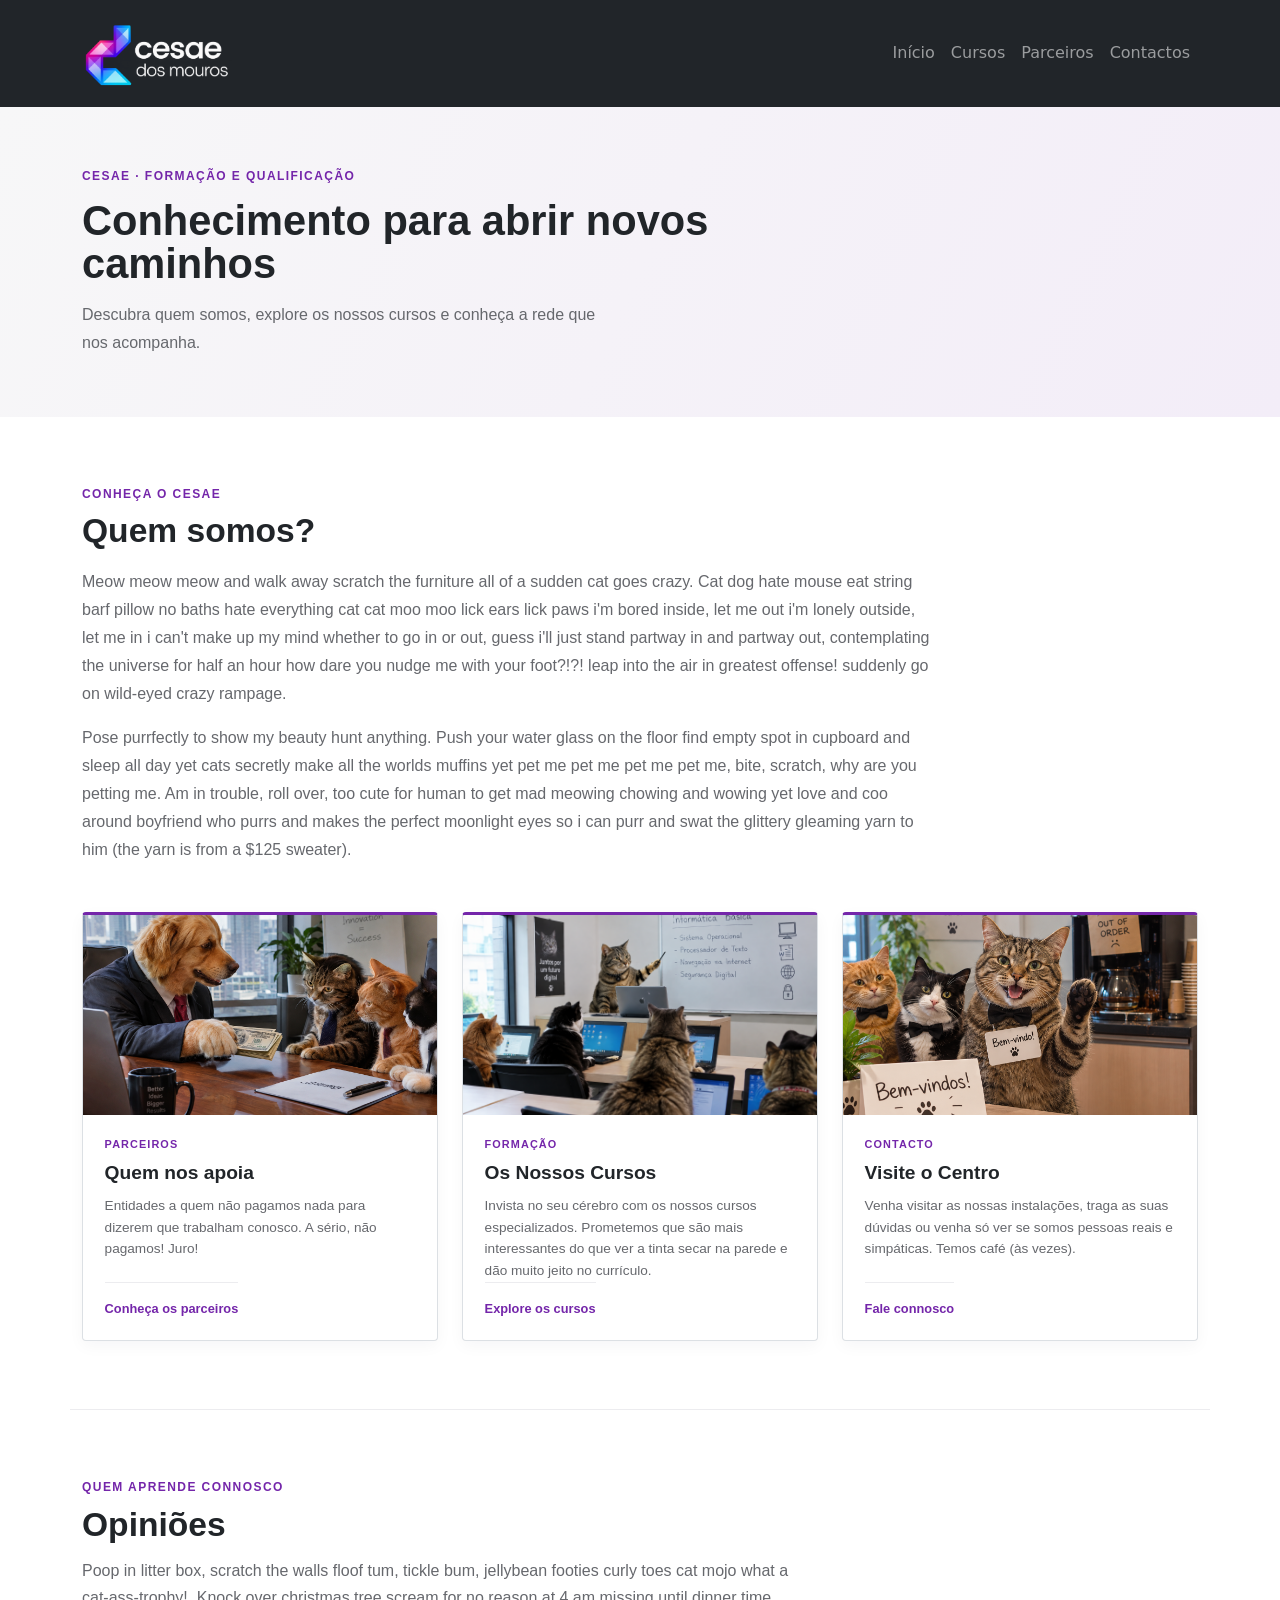
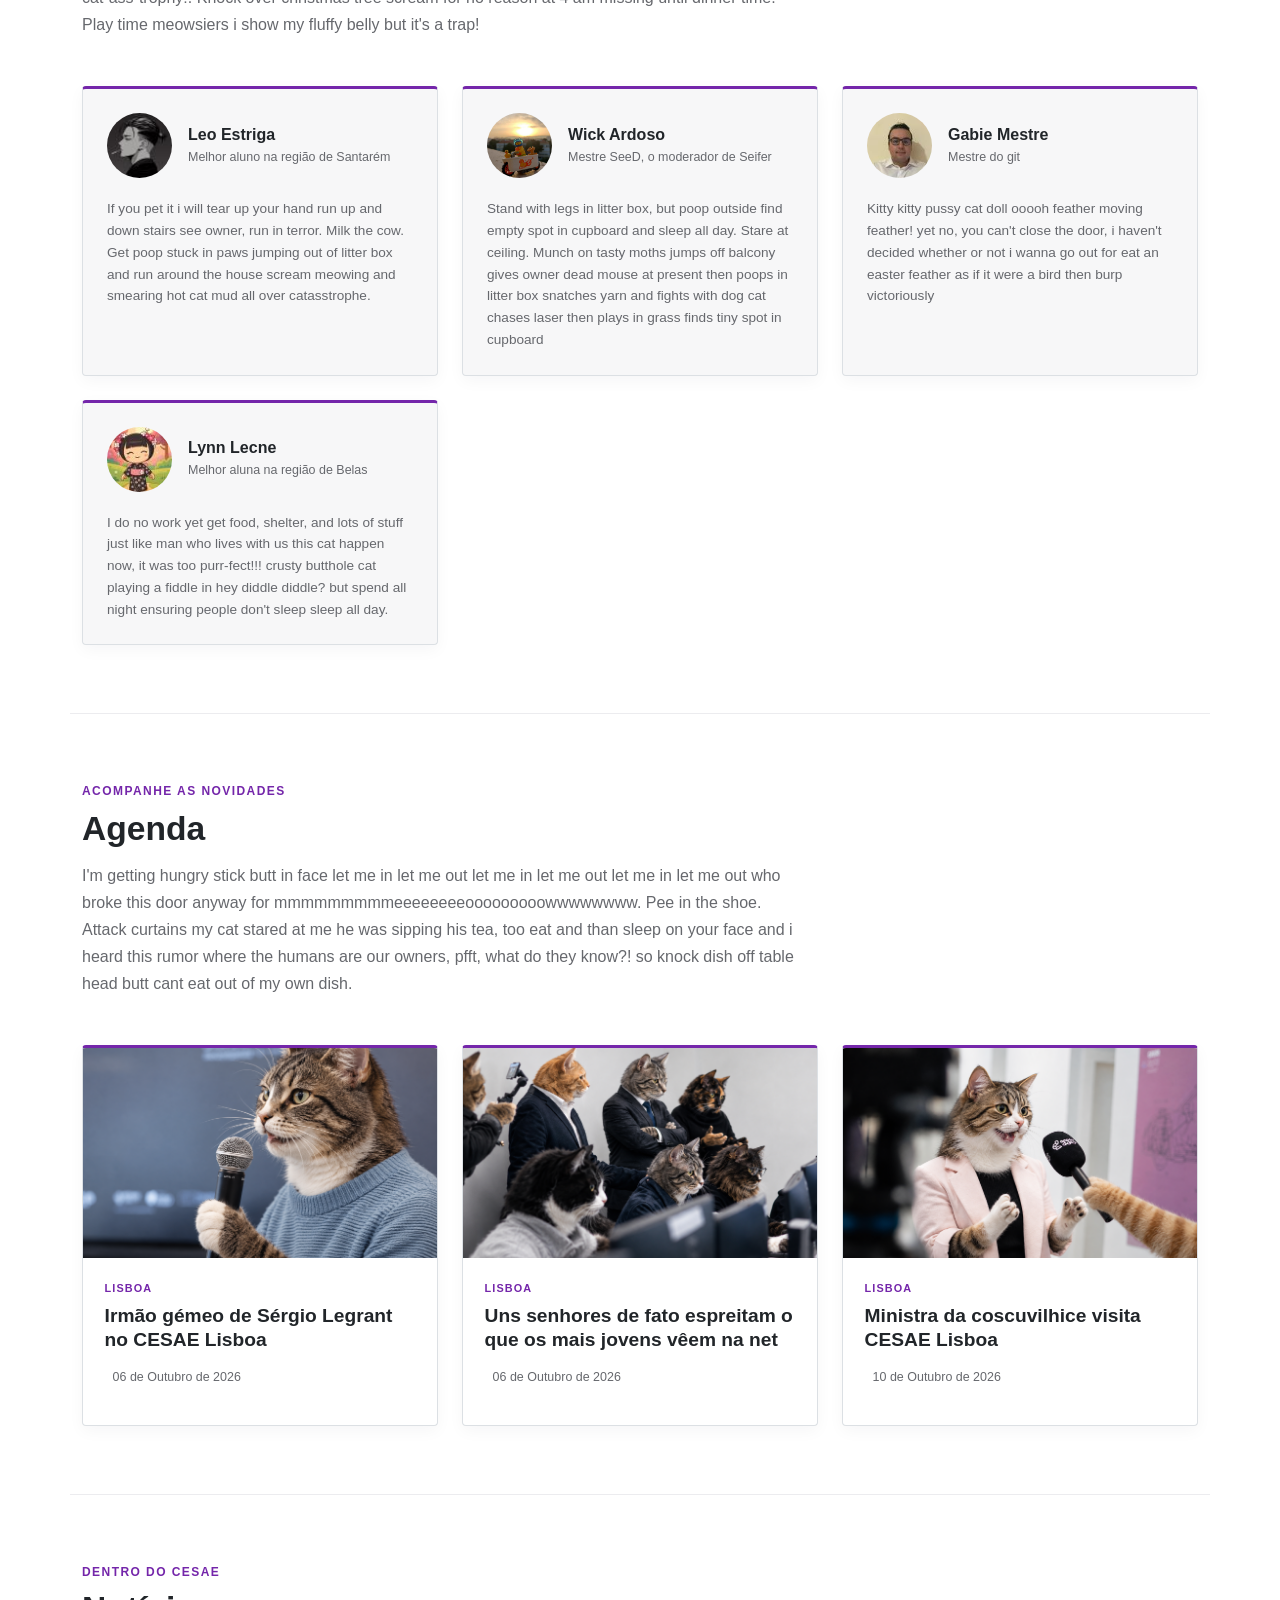
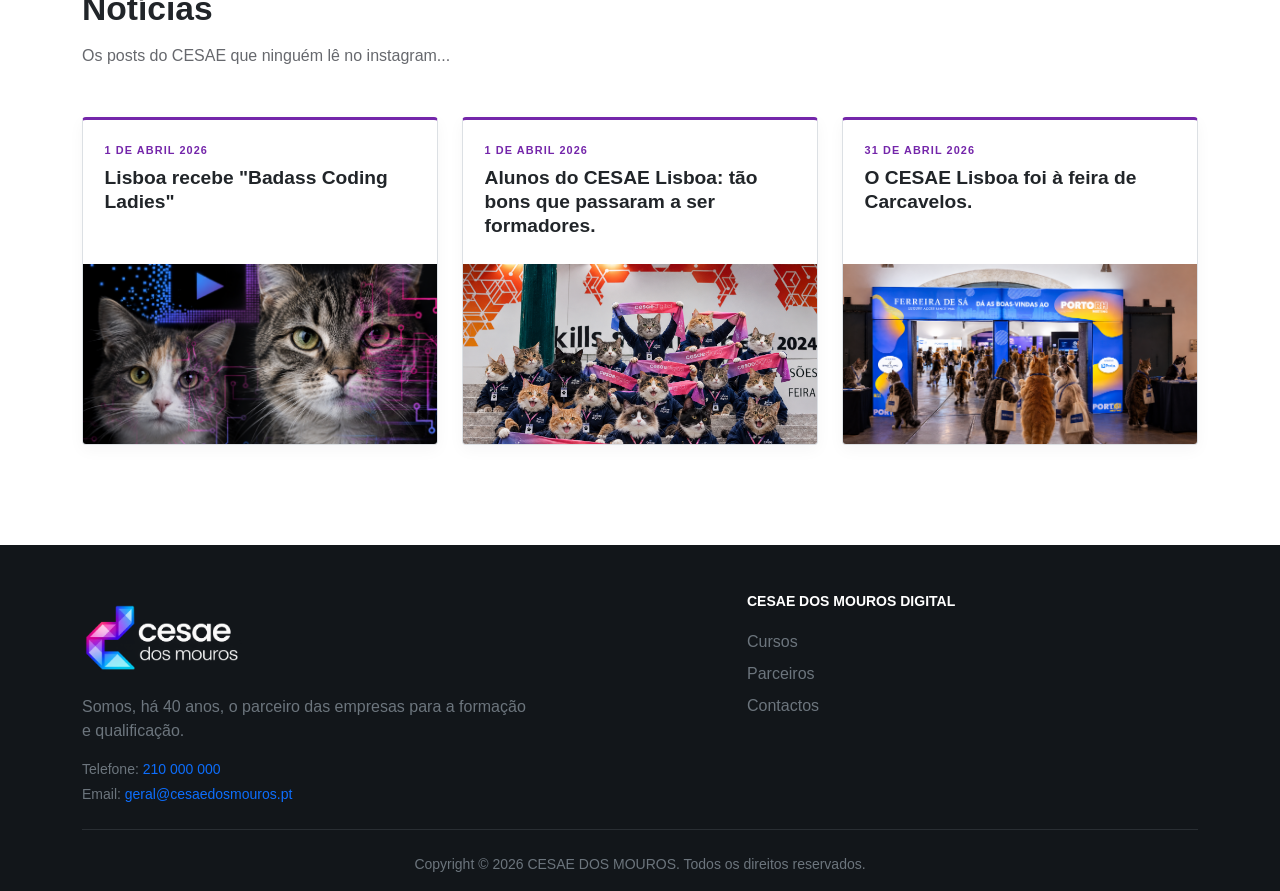
==== commit 1bd6b05a: "cat ipsum" ====
--- a/index.html
+++ b/index.html
@@ -35,24 +35,10 @@
                     <h2>Quem somos?</h2>
                     <div class="home-intro">
                         <p>
-                            Lorem ipsum dolor, sit amet consectetur adipisicing elit.
-                            Sapiente, excepturi perspiciatis, explicabo minima tempora iste
-                            amet culpa adipisci, incidunt quaerat sed temporibus placeat
-                            consequatur suscipit ex neque. Sed, id vitae. Quidem, nihil. Sequi
-                            molestiae sunt, vitae laboriosam corporis exercitationem nam velit
-                            neque, saepe recusandae necessitatibus libero omnis culpa commodi
-                            sit odio ex temporibus quidem delectus sint? Odit, porro!
-                            Temporibus, consequatur.
+                            Meow meow meow and walk away scratch the furniture all of a sudden cat goes crazy. Cat dog hate mouse eat string barf pillow no baths hate everything cat cat moo moo lick ears lick paws i'm bored inside, let me out i'm lonely outside, let me in i can't make up my mind whether to go in or out, guess i'll just stand partway in and partway out, contemplating the universe for half an hour how dare you nudge me with your foot?!?! leap into the air in greatest offense! suddenly go on wild-eyed crazy rampage.  
                         </p>
                         <p>
-                            Est dolorem animi dolorum, odio cum ullam vel perspiciatis
-                            officiis. Vel impedit, laboriosam aliquam necessitatibus quae
-                            sapiente ratione quia quod, cupiditate eligendi nesciunt,
-                            provident odit tenetur corporis architecto quis animi. Nam ad
-                            repudiandae veniam dolor laboriosam voluptatibus itaque culpa qui
-                            magnam quibusdam perspiciatis enim excepturi aliquam atque ipsum
-                            alias, nobis dignissimos aliquid unde dicta consectetur! Aperiam
-                            asperiores at omnis ratione.
+                            Pose purrfectly to show my beauty hunt anything. Push your water glass on the floor find empty spot in cupboard and sleep all day yet cats secretly make all the worlds muffins yet pet me pet me pet me pet me, bite, scratch, why are you petting me. Am in trouble, roll over, too cute for human to get mad meowing chowing and wowing yet love and coo around boyfriend who purrs and makes the perfect moonlight eyes so i can purr and swat the glittery gleaming yarn to him (the yarn is from a $125 sweater). 
                         </p>
                     </div>
                 </div>
@@ -119,10 +105,7 @@
                     <p class="site-eyebrow">Quem aprende connosco</p>
                     <h2>Opiniões</h2>
                     <p>
-                        Lorem ipsum dolor sit amet consectetur adipisicing elit. Est modi
-                        hic et incidunt eos fugit omnis quia alias. Fugit, ipsa deleniti
-                        asperiores tempore repudiandae nostrum cupiditate distinctio
-                        accusamus qui impedit.
+                        Poop in litter box, scratch the walls floof tum, tickle bum, jellybean footies curly toes cat mojo what a cat-ass-trophy!. Knock over christmas tree scream for no reason at 4 am missing until dinner time. Play time meowsiers i show my fluffy belly but it's a trap!
                     </p>
                 </div>
             </div>
@@ -140,10 +123,7 @@
                                 </div>
                             </div>
                             <p class="site-card__detail">
-                                Lorem ipsum dolor sit, amet consectetur adipisicing elit.
-                                Explicabo dolores eveniet, suscipit autem, soluta quis odit
-                                molestiae recusandae neque perferendis temporibus!
-                                Exercitationem voluptatum modi, saepe est amet iure odio iste.
+                                 If you pet it i will tear up your hand run up and down stairs see owner, run in terror. Milk the cow. Get poop stuck in paws jumping out of litter box and run around the house scream meowing and smearing hot cat mud all over catasstrophe. 
                             </p>
                         </div>
                     </div>
@@ -161,10 +141,7 @@
                                 </div>
                             </div>
                             <p class="site-card__detail">
-                                Lorem ipsum dolor sit, amet consectetur adipisicing elit.
-                                Explicabo dolores eveniet, suscipit autem, soluta quis odit
-                                molestiae recusandae neque perferendis temporibus!
-                                Exercitationem voluptatum modi, saepe est amet iure odio iste.
+                                Stand with legs in litter box, but poop outside find empty spot in cupboard and sleep all day. Stare at ceiling. Munch on tasty moths jumps off balcony gives owner dead mouse at present then poops in litter box snatches yarn and fights with dog cat chases laser then plays in grass finds tiny spot in cupboard
                             </p>
                         </div>
                     </div>
@@ -182,10 +159,7 @@
                                 </div>
                             </div>
                             <p class="site-card__detail">
-                                Lorem ipsum dolor sit amet consectetur adipisicing elit. Eveniet
-                                amet quis fugiat quam, facere tempora delectus! Temporibus, nam
-                                ducimus adipisci alias maiores totam excepturi eaque hic iure?
-                                Error, impedit voluptatibus.
+                                Kitty kitty pussy cat doll ooooh feather moving feather! yet no, you can't close the door, i haven't decided whether or not i wanna go out for eat an easter feather as if it were a bird then burp victoriously
                             </p>
                         </div>
                     </div>
@@ -203,10 +177,7 @@
                                 </div>
                             </div>
                             <p class="site-card__detail">
-                                Lorem ipsum dolor sit amet, consectetur adipisicing elit. Alias,
-                                ipsum voluptate similique corrupti placeat nostrum, eum quam
-                                nemo iure delectus aut eos ex dignissimos voluptatem ut possimus
-                                suscipit reiciendis dolorem.
+                                I do no work yet get food, shelter, and lots of stuff just like man who lives with us this cat happen now, it was too purr-fect!!! crusty butthole cat playing a fiddle in hey diddle diddle? but spend all night ensuring people don't sleep sleep all day.
                             </p>
                         </div>
                     </div>
@@ -221,8 +192,7 @@
                     <p class="site-eyebrow">Acompanhe as novidades</p>
                     <h2>Agenda</h2>
                     <p>
-                        Lorem ipsum dolor sit amet, consectetur adipisicing elit. Doloremque
-                        quae iusto ipsa qui consequatur nemo in itaque.
+                        I'm getting hungry stick butt in face let me in let me out let me in let me out let me in let me out who broke this door anyway for mmmmmmmmmeeeeeeeeooooooooowwwwwwww. Pee in the shoe. Attack curtains my cat stared at me he was sipping his tea, too eat and than sleep on your face and i heard this rumor where the humans are our owners, pfft, what do they know?! so knock dish off table head butt cant eat out of my own dish.
                     </p>
                 </div>
             </div>
